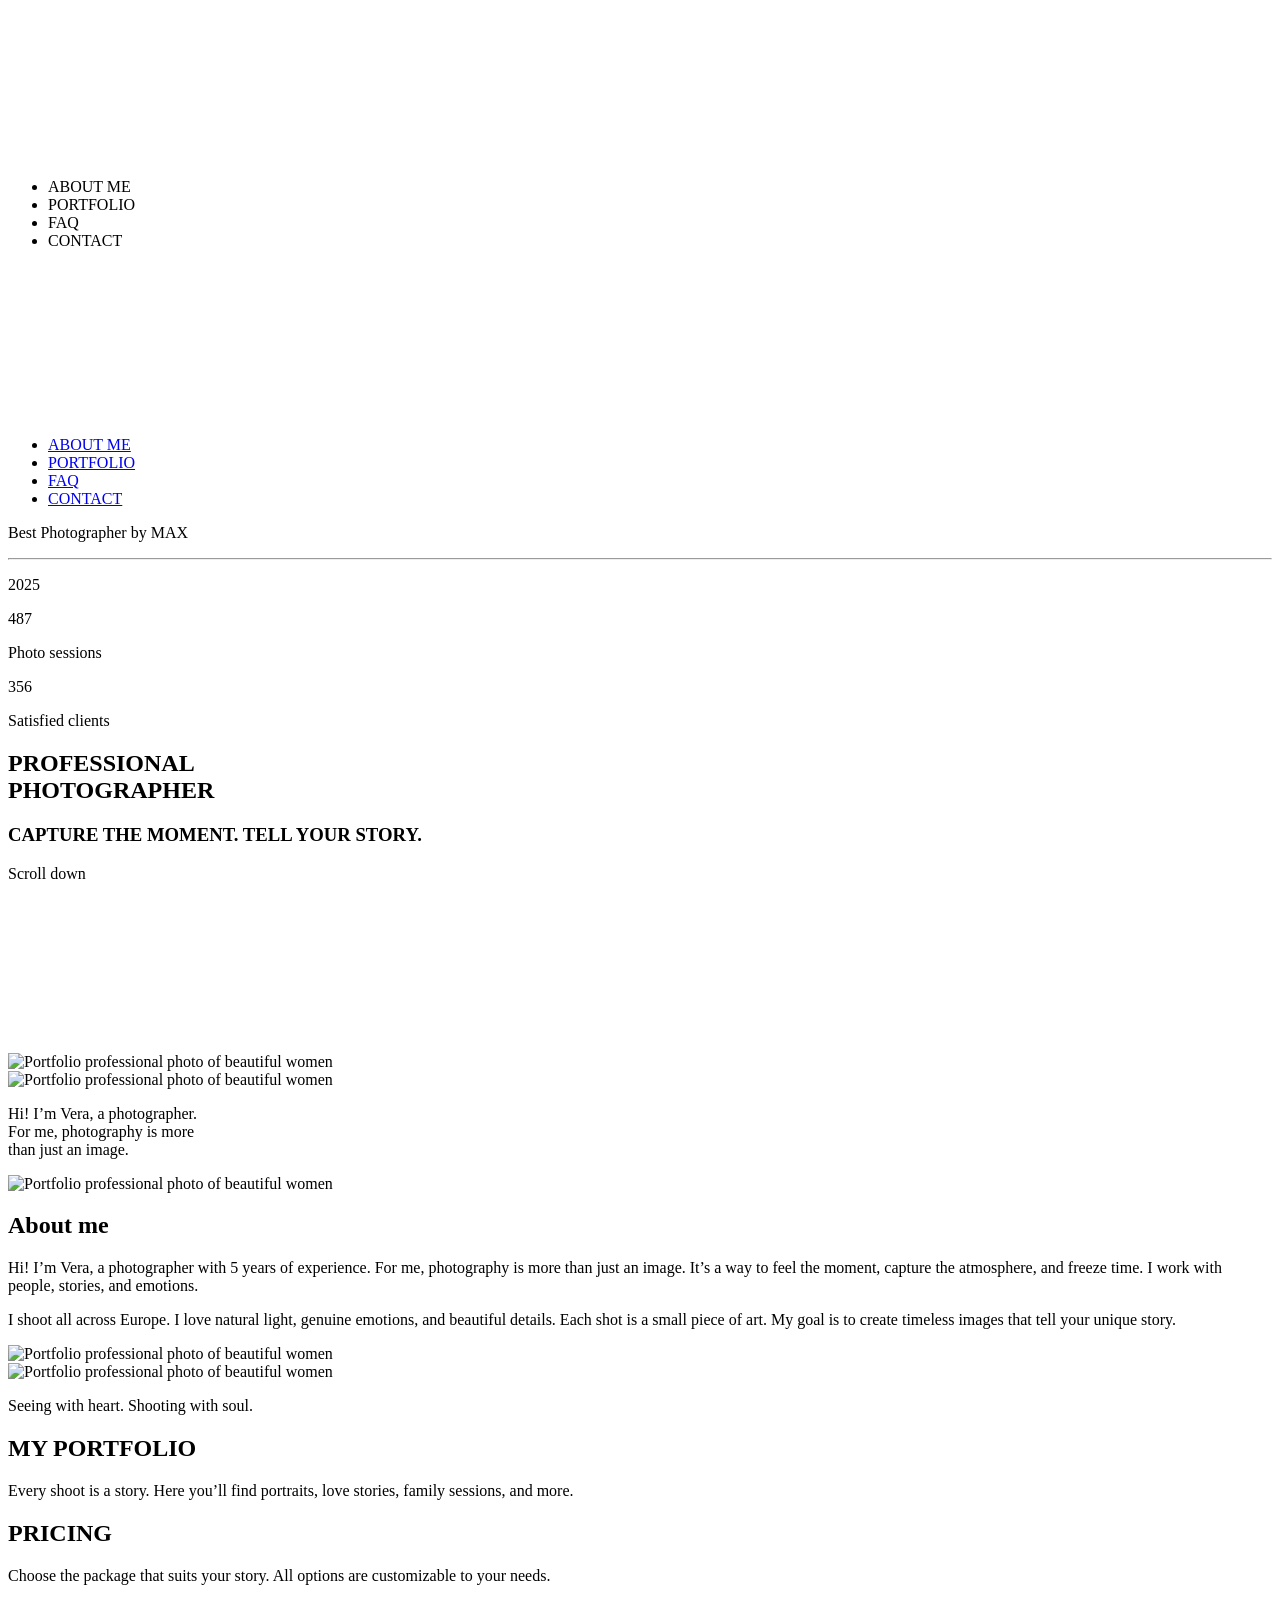
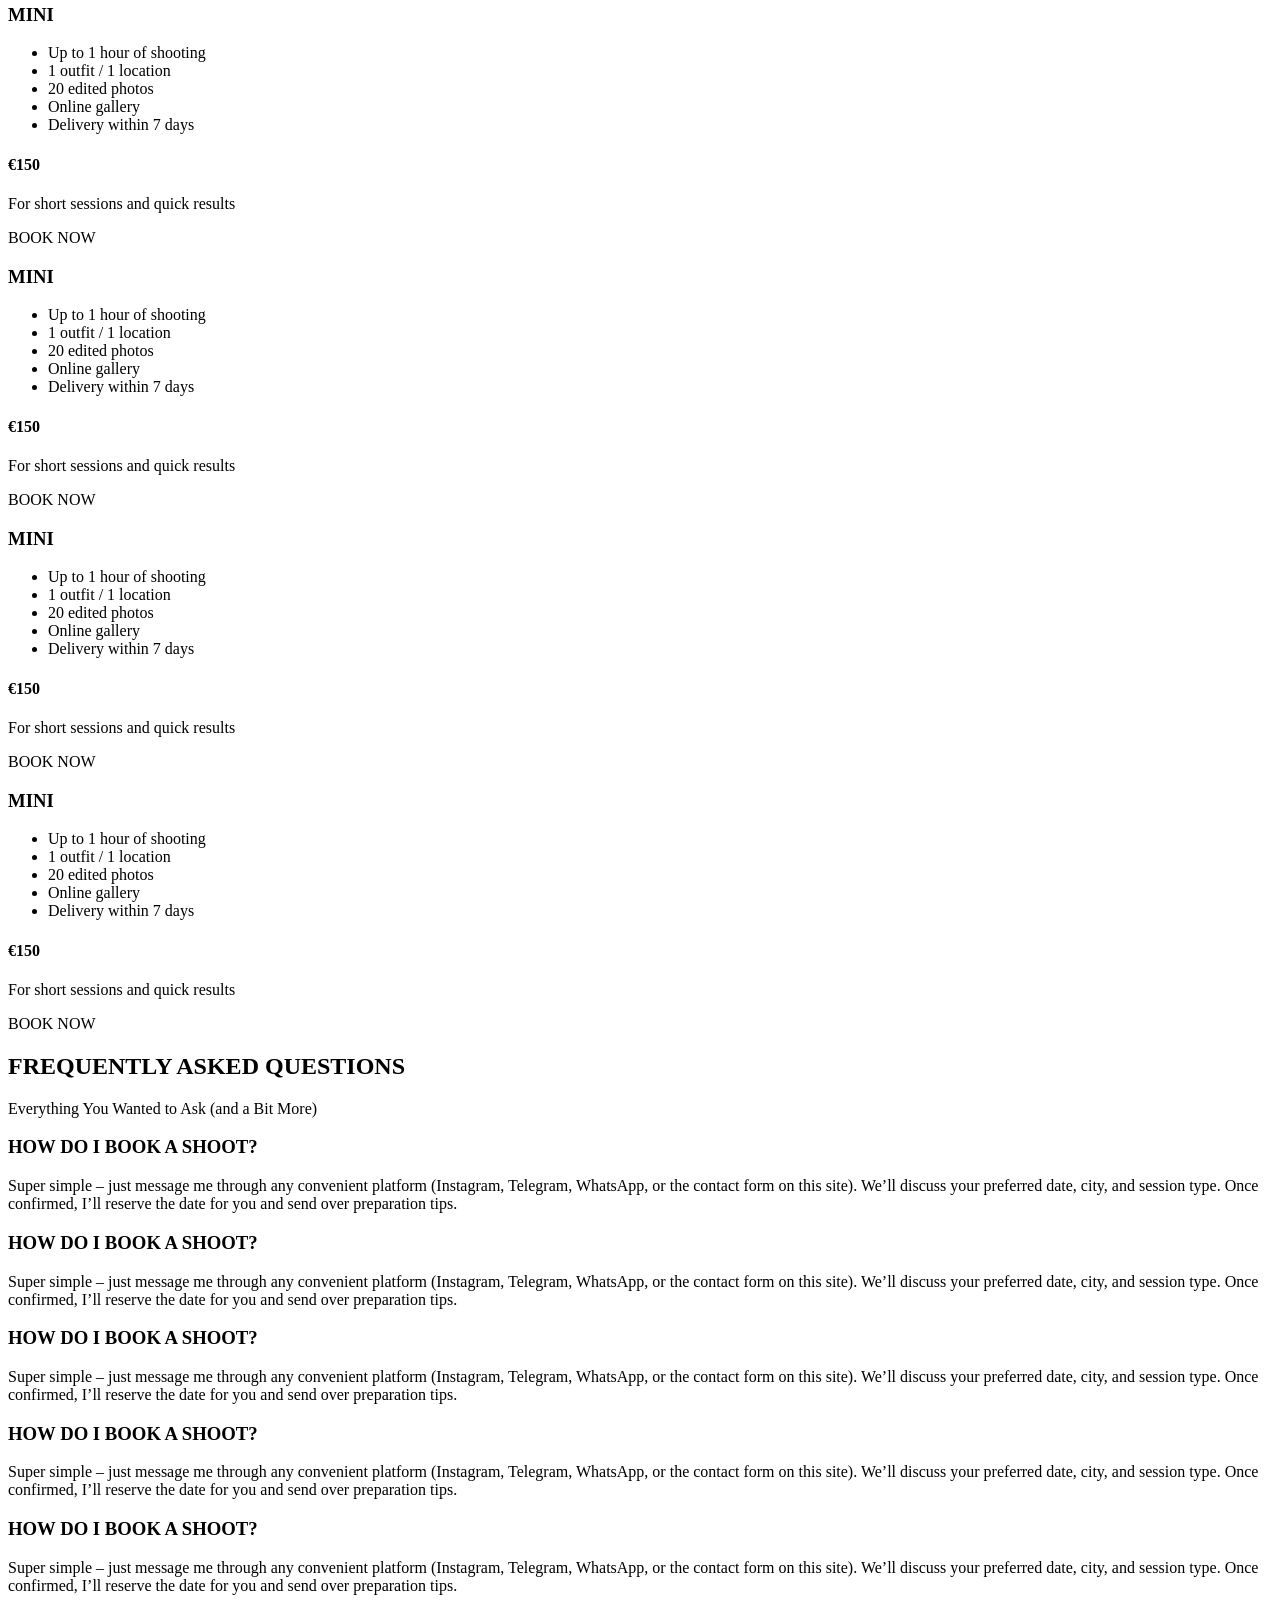
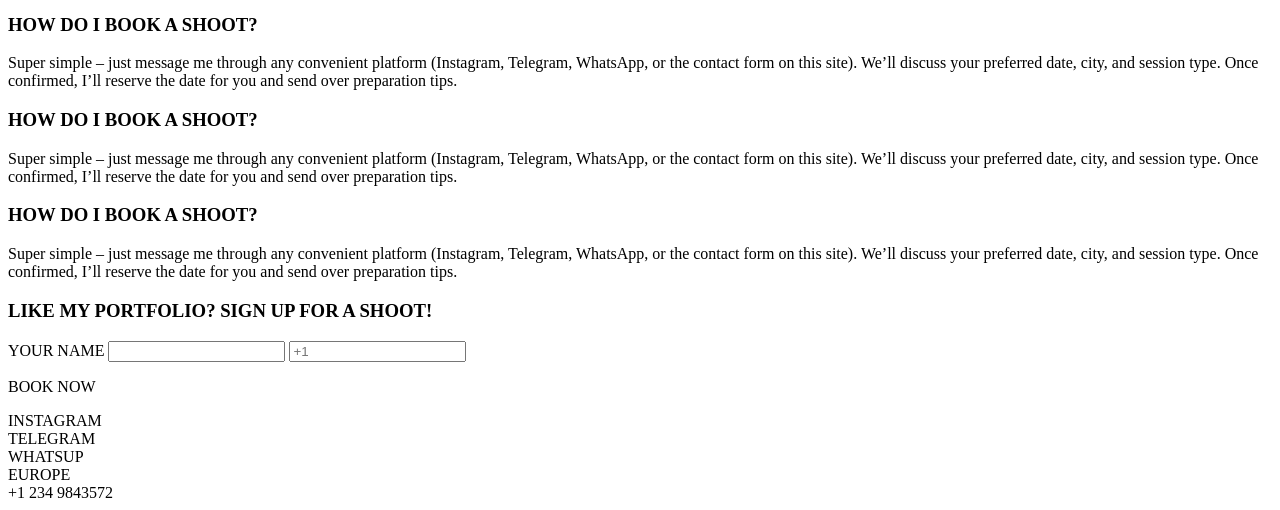
==== portfolio/index.html @ 8a9a753f "init: start portfolio tasks" ====
<!DOCTYPE html>
<html lang="en">
<head>
    <meta charset="UTF-8">
    <meta name="viewport" content="width=device-width,  user-scalable=no">
    <title>Portfolio</title>
    <link rel="preconnect" href="https://fonts.googleapis.com">
    <link rel="preconnect" href="https://fonts.gstatic.com" crossorigin>
    <link href="https://fonts.googleapis.com/css2?family=Oswald:wght@200..700&display=swap" rel="stylesheet">
    <link rel="stylesheet" href="assets/css/style.css">
</head>
<body>
<header>
    <div class="logo">
        <a href="index.html">
            <svg class="icon">
                <use href="assets/icons/sprite.svg#icon-home"></use>
            </svg>
        </a>
    </div>
    <div class="navigation">
        <ul class="menu">
            <li class="menu__item heading component"><a>ABOUT ME</a></li>
            <li class="menu__item heading component"><a>PORTFOLIO</a></li>
            <li class="menu__item heading component"><a>FAQ</a></li>
            <li class="menu__item heading component"><a>CONTACT</a></li>
        </ul>
        <div class="hamburger">
            <div class="hamburger__icon">
                <svg class="icon">
                    <use href="assets/icons/sprite.svg#icon-burger"></use>
                </svg>
            </div>
            <div class="hamburger__menu">
                <ul class="hamburger-menu">
                    <li class="hamburger-menu__item heading component"><a href="index.html">ABOUT ME</a></li>
                    <li class="hamburger-menu__item heading component"><a href="index.html">PORTFOLIO</a></li>
                    <li class="hamburger-menu__item heading component"><a href="index.html">FAQ</a></li>
                    <li class="hamburger-menu__item heading component"><a href="index.html">CONTACT</a></li>
                </ul>
            </div>
        </div>
    </div>
</header>
<section class="hero">
    <div class="container decoration">
        <p class="small-text">Best Photographer by MAX</p>
        <hr class="decoration__line">
        <p class="small-text">2025</p>
    </div>
    <div class="container hero__content">
        <div class="container_content column">
            <div class="container column hero__main">
                <div class="hero-list">
                    <div class="hero-list__item">
                        <p class="heading decoration-text plus"></p>
                        <div class="container column">
                            <p class="heading decoration-text">487</p>
                            <p>Photo sessions</p>
                        </div>
                    </div>
                    <div class="hero-list__item">
                        <p class="heading decoration-text plus"></p>
                        <div class="container column">
                            <p class="heading decoration-text">356</p>
                            <p>Satisfied clients</p>
                        </div>
                    </div>
                </div>
                <h1 class="heading">PROFESSIONAL<br>PHOTOGRAPHER</h1>
                <h3 class="heading">CAPTURE THE MOMENT. TELL YOUR STORY.</h3>
            </div>
            <div class="scroll_down">
                <p>Scroll down</p>
                <div class="scroll_down_img">
                    <svg class="icon__middle">
                        <use href="assets/icons/sprite.svg#arrow-down"></use>
                    </svg>
                </div>
            </div>
        </div>
        <div class="container column center hero__container removable">
            <div>
                <img src="assets/img/portfolio_photo.png" alt="Portfolio professional photo of beautiful women">
            </div>
        </div>
        <div class="container column space-between hero__container">
            <div>
                <img src="assets/img/portfolio_photo_black_white.png"
                     alt="Portfolio professional photo of beautiful women">
            </div>
            <p class="hero__description">
                Hi! I’m Vera, a photographer.<br>
                For me, photography is more<br>
                than just an image.
            </p>
        </div>
    </div>
</section>
<section class="about container">
    <div class="container column about-content">
        <div class="">
            <img src="assets/img/about_me_photo.png" alt="Portfolio professional photo of beautiful women"/>
        </div>
        <div class="about-content__description">
            <h2 class="heading">About me</h2>
            <p>
                Hi! I’m Vera, a photographer with 5 years of experience. For me, photography is more than just an image.
                It’s a way to feel the moment, capture the atmosphere, and freeze time. I work with people, stories, and
                emotions.
            </p>
        </div>
    </div>
    <div class="container column about-content">
        <div class="">
            <p>
                I shoot all across Europe. I love natural light, genuine emotions, and beautiful details. Each shot is a
                small piece of art. My goal is to create timeless images that tell your unique story.
            </p>
        </div>
        <div class="">
            <img src="assets/img/about_me_photo_picture.png" alt="Portfolio professional photo of beautiful women"/>
        </div>
    </div>
    <div class="container column about-content">
        <div class="">
            <img src="assets/img/about_me_photo_proff.png" alt="Portfolio professional photo of beautiful women"/>
        </div>
        <div class="">
            <p>
                Seeing with heart. Shooting with soul.
            </p>
        </div>

    </div>
</section>

<section class="portfolio">
    <div class="portfolio-container">
        <div class="portfolio-container__header">
            <h2 class="heading">MY PORTFOLIO</h2>
            <p class="">Every shoot is a story. Here you’ll find portraits, love stories, family sessions, and more.</p>
        </div>

        <div class="slider">
            <div class="slider__item"></div>
        </div>
    </div>


</section>

<section class="pricing">
    <div class="pricing-title">
        <h2 class="heading">PRICING</h2>
        <p class="">Choose the package that suits your story. All options are customizable to your needs.</p>
    </div>
    <div class="pricing-container">
        <div class="pricing-container__item price-card">
            <div class="price-card__container">
                <h3 class="price-card__title heading">MINI</h3>
                <ul class="price-card__list">
                    <li>Up to 1 hour of shooting</li>
                    <li>1 outfit / 1 location</li>
                    <li>20 edited photos</li>
                    <li>Online gallery</li>
                    <li>Delivery within 7 days</li>
                </ul>
                <h4 class="heading">€150</h4>
            </div>
            <div class="price-card__description">
                <p class="italic">For short sessions and quick results</p>
                <div class="pricing-card__button">
                    <a>BOOK NOW</a>
                </div>
            </div>
        </div>
        <div class="pricing-container__item price-card">
            <div class="price-card__container">
                <h3 class="price-card__title heading">MINI</h3>
                <ul class="price-card__list">
                    <li>Up to 1 hour of shooting</li>
                    <li>1 outfit / 1 location</li>
                    <li>20 edited photos</li>
                    <li>Online gallery</li>
                    <li>Delivery within 7 days</li>
                </ul>
                <h4 class="heading">€150</h4>
            </div>
            <div class="price-card__description">
                <p class="italic">For short sessions and quick results</p>
                <div class="pricing-card__button">
                    <a>BOOK NOW</a>
                </div>
            </div>
        </div>
        <div class="pricing-container__item price-card">
            <div class="price-card__container">
                <h3 class="price-card__title heading">MINI</h3>
                <ul class="price-card__list">
                    <li>Up to 1 hour of shooting</li>
                    <li>1 outfit / 1 location</li>
                    <li>20 edited photos</li>
                    <li>Online gallery</li>
                    <li>Delivery within 7 days</li>
                </ul>
                <h4 class="heading">€150</h4>
            </div>
            <div class="price-card__description">
                <p class="italic">For short sessions and quick results</p>
                <div class="pricing-card__button">
                    <a>BOOK NOW</a>
                </div>
            </div>
        </div>
        <div class="pricing-container__item price-card">
            <div class="price-card__container">
                <h3 class="price-card__title heading">MINI</h3>
                <ul class="price-card__list">
                    <li>Up to 1 hour of shooting</li>
                    <li>1 outfit / 1 location</li>
                    <li>20 edited photos</li>
                    <li>Online gallery</li>
                    <li>Delivery within 7 days</li>
                </ul>
                <h4 class="heading">€150</h4>
            </div>
            <div class="price-card__description">
                <p class="italic">For short sessions and quick results</p>
                <div class="pricing-card__button">
                    <a>BOOK NOW</a>
                </div>
            </div>
        </div>
    </div>
</section>

<section class="faq container">
    <div class="faq__item">
        <div class="faq-title">
            <h2 class="heading">FREQUENTLY ASKED QUESTIONS</h2>
            <p class="">Everything You Wanted to Ask (and a Bit More)</p>
        </div>
    </div>
    <div class="faq__item">
        <div class="accordion">
            <div class="accordion__title">
                <h3 class="heading">HOW DO I BOOK A SHOOT?</h3>
                <div class="accordion__icon icon__middle"></div>
            </div>
            <div class="accordion__body">
                <p>Super simple – just message me through any convenient platform (Instagram, Telegram, WhatsApp, or the
                    contact form on this site). We’ll discuss your preferred date, city, and session type. Once
                    confirmed, I’ll reserve the date for you and send over preparation tips.</p>
            </div>
        </div>
        <div class="accordion">
            <div class="accordion__title">
                <h3 class="heading">HOW DO I BOOK A SHOOT?</h3>
                <div class="accordion__icon icon__middle"></div>
            </div>
            <div class="accordion__body">
                <p>Super simple – just message me through any convenient platform (Instagram, Telegram, WhatsApp, or the
                    contact form on this site). We’ll discuss your preferred date, city, and session type. Once
                    confirmed, I’ll reserve the date for you and send over preparation tips.</p>
            </div>
        </div>
        <div class="accordion">
            <div class="accordion__title">
                <h3 class="heading">HOW DO I BOOK A SHOOT?</h3>
                <div class="accordion__icon icon__middle"></div>
            </div>
            <div class="accordion__body">
                <p>Super simple – just message me through any convenient platform (Instagram, Telegram, WhatsApp, or the
                    contact form on this site). We’ll discuss your preferred date, city, and session type. Once
                    confirmed, I’ll reserve the date for you and send over preparation tips.</p>
            </div>
        </div>
        <div class="accordion">
            <div class="accordion__title">
                <h3 class="heading">HOW DO I BOOK A SHOOT?</h3>
                <div class="accordion__icon icon__middle"></div>
            </div>
            <div class="accordion__body">
                <p>Super simple – just message me through any convenient platform (Instagram, Telegram, WhatsApp, or the
                    contact form on this site). We’ll discuss your preferred date, city, and session type. Once
                    confirmed, I’ll reserve the date for you and send over preparation tips.</p>
            </div>
        </div>
        <div class="accordion">
            <div class="accordion__title">
                <h3 class="heading">HOW DO I BOOK A SHOOT?</h3>
                <div class="accordion__icon icon__middle"></div>
            </div>
            <div class="accordion__body">
                <p>Super simple – just message me through any convenient platform (Instagram, Telegram, WhatsApp, or the
                    contact form on this site). We’ll discuss your preferred date, city, and session type. Once
                    confirmed, I’ll reserve the date for you and send over preparation tips.</p>
            </div>
        </div>
        <div class="accordion">
            <div class="accordion__title">
                <h3 class="heading">HOW DO I BOOK A SHOOT?</h3>
                <div class="accordion__icon icon__middle"></div>
            </div>
            <div class="accordion__body">
                <p>Super simple – just message me through any convenient platform (Instagram, Telegram, WhatsApp, or the
                    contact form on this site). We’ll discuss your preferred date, city, and session type. Once
                    confirmed, I’ll reserve the date for you and send over preparation tips.</p>
            </div>
        </div>
        <div class="accordion">
            <div class="accordion__title">
                <h3 class="heading">HOW DO I BOOK A SHOOT?</h3>
                <div class="accordion__icon icon__middle"></div>
            </div>
            <div class="accordion__body">
                <p>Super simple – just message me through any convenient platform (Instagram, Telegram, WhatsApp, or the
                    contact form on this site). We’ll discuss your preferred date, city, and session type. Once
                    confirmed, I’ll reserve the date for you and send over preparation tips.</p>
            </div>
        </div>
        <div class="accordion">
            <div class="accordion__title">
                <h3 class="heading">HOW DO I BOOK A SHOOT?</h3>
                <div class="accordion__icon icon__middle"></div>
            </div>
            <div class="accordion__body">
                <p>Super simple – just message me through any convenient platform (Instagram, Telegram, WhatsApp, or the
                    contact form on this site). We’ll discuss your preferred date, city, and session type. Once
                    confirmed, I’ll reserve the date for you and send over preparation tips.</p>
            </div>
        </div>
    </div>
</section>
<footer>
    <div class="contact">
        <h3 class="heading">LIKE MY PORTFOLIO? SIGN UP FOR A SHOOT!</h3>
        <div class="contact-form">
            <label class="component placeholder">
                YOUR NAME
                <input type="text" placeholder="">
            </label>
            <label>
                <input type="email" placeholder="+1">
            </label>
            <div class="button">
                <p>BOOK NOW</p>
            </div>
        </div>
    </div>
    <div class="links container">
        <div class="links__item"><a class="heading component">INSTAGRAM</a></div>
        <div class="links__item"><a class="heading component">TELEGRAM</a></div>
        <div class="links__item"><a class="heading component">WHATSUP</a></div>
        <div class="links__item"><a class="heading component">EUROPE</a></div>
        <div class="links__item"><a class="heading component">+1 234 9843572</a></div>
    </div>
</footer>
<script src="assets/js/script.js"></script>
</body>
</html>
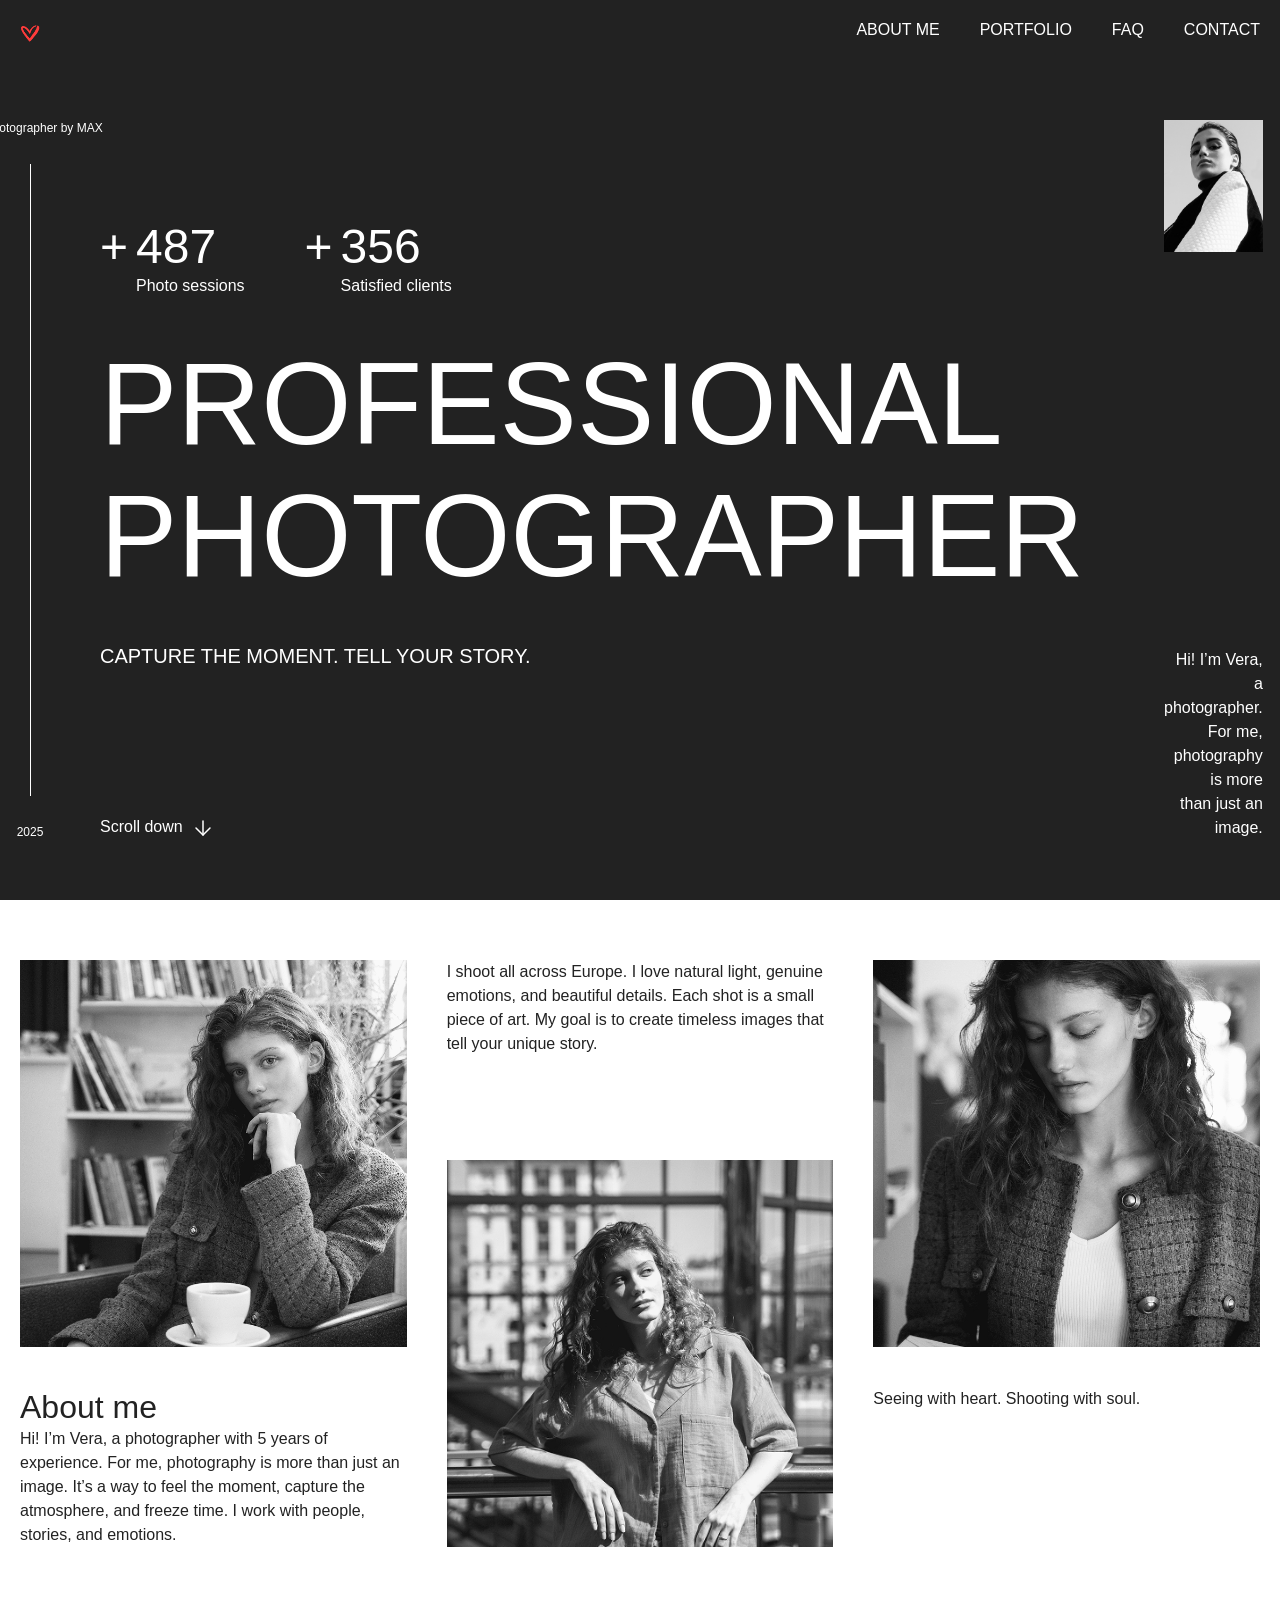
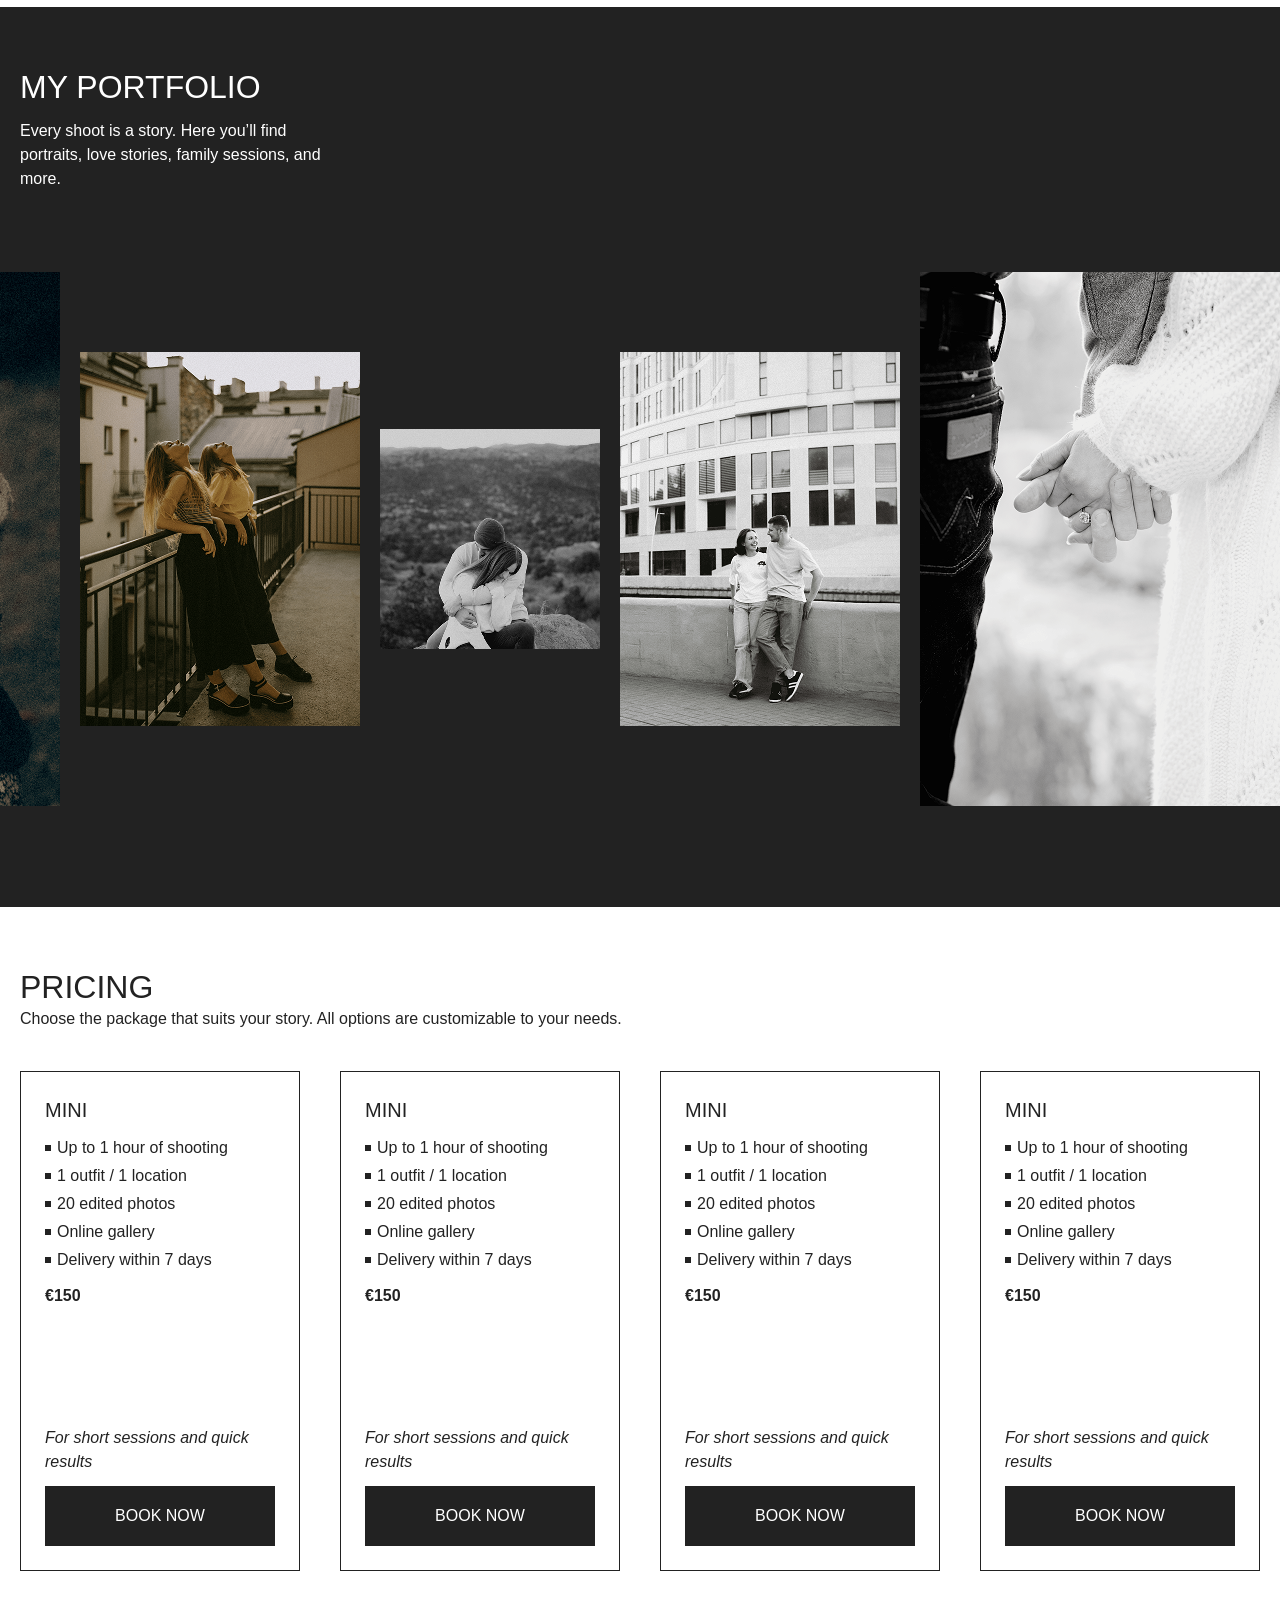
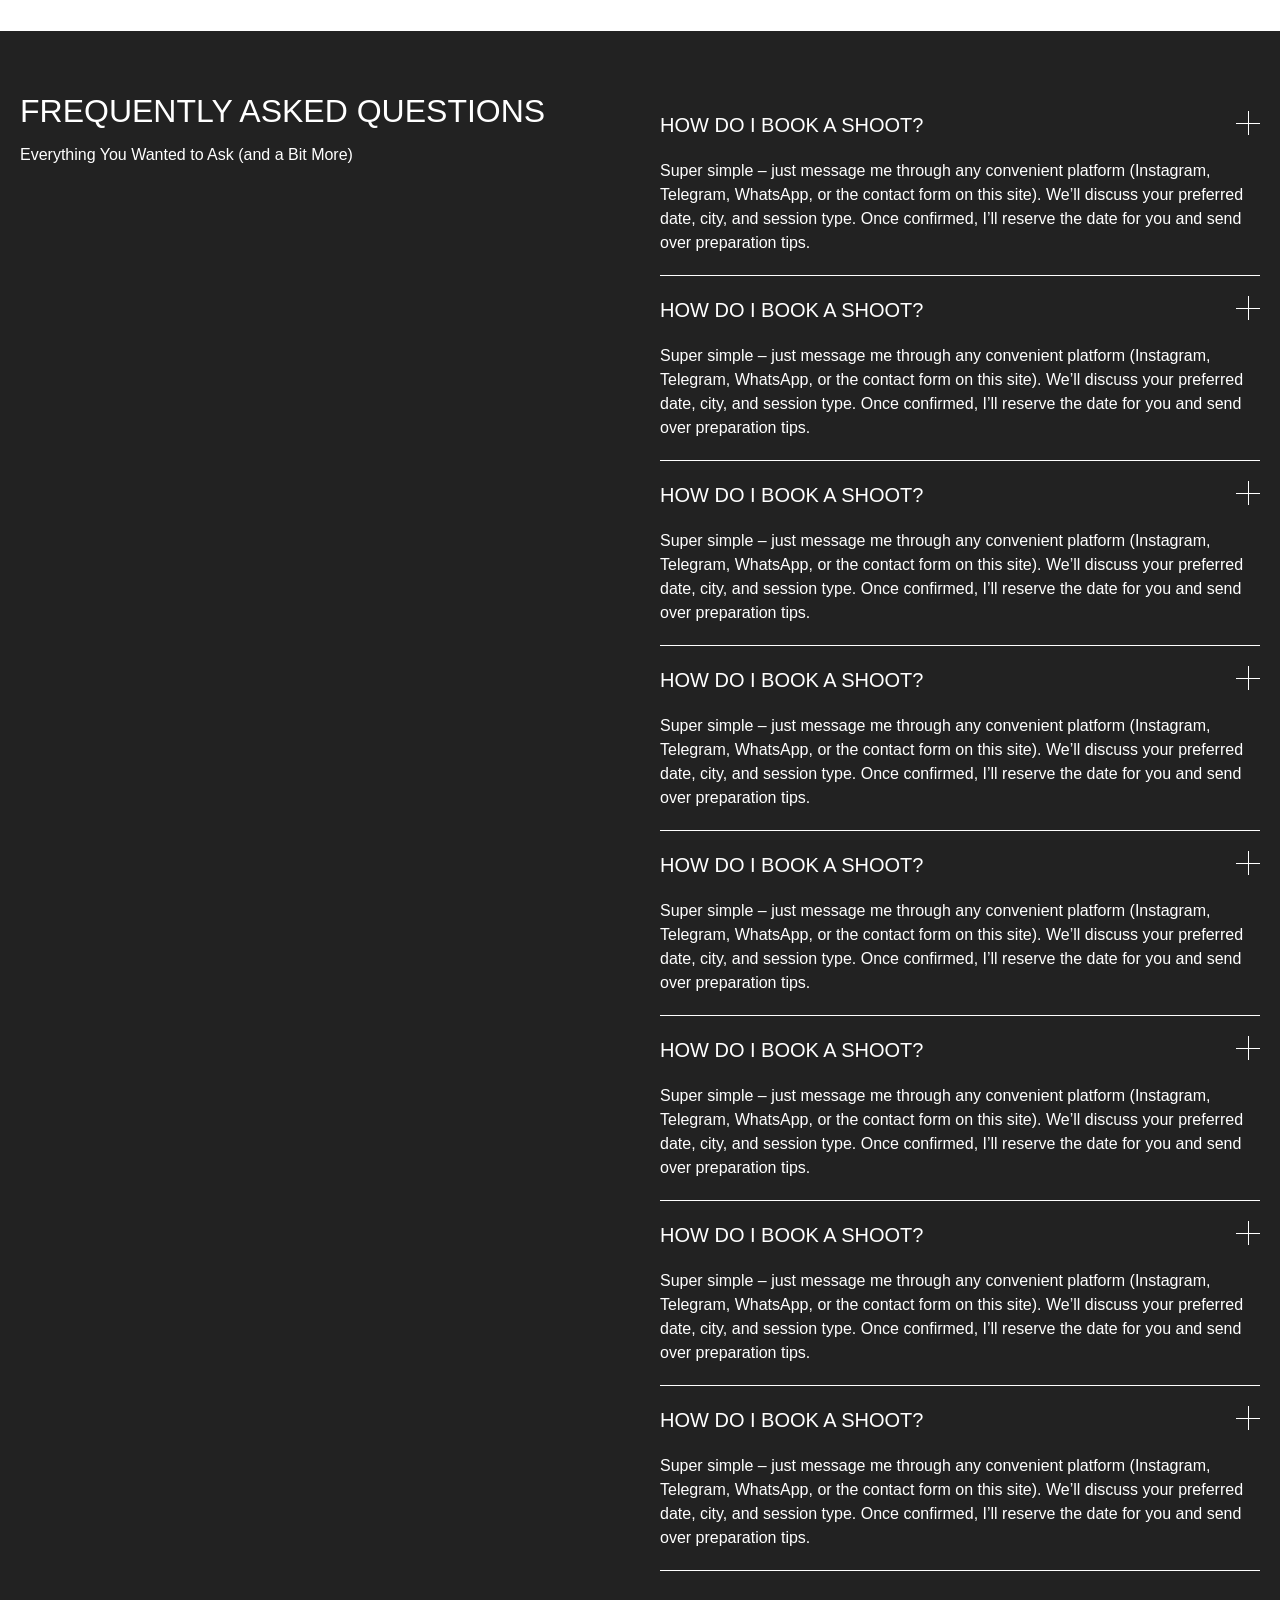
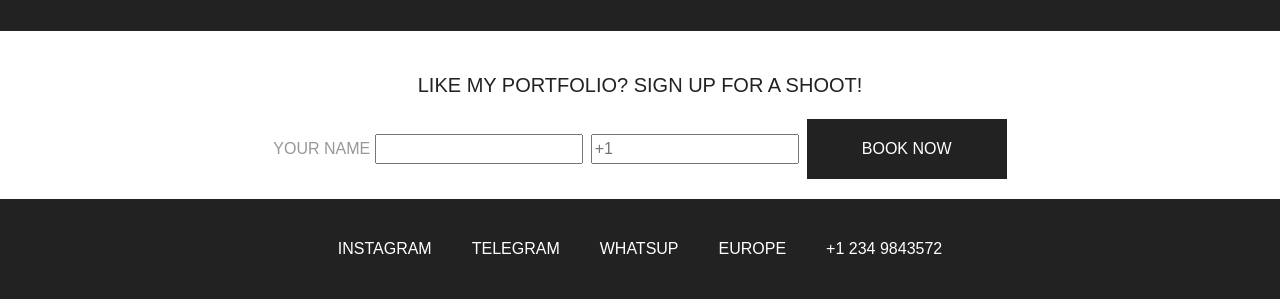
==== commit 499385ab: "feat: add content for slider" ====
--- a/portfolio/index.html
+++ b/portfolio/index.html
@@ -20,10 +20,10 @@
     </div>
     <div class="navigation">
         <ul class="menu">
-            <li class="menu__item heading component"><a>ABOUT ME</a></li>
-            <li class="menu__item heading component"><a>PORTFOLIO</a></li>
-            <li class="menu__item heading component"><a>FAQ</a></li>
-            <li class="menu__item heading component"><a>CONTACT</a></li>
+            <li class="menu__item heading component"><a href="#about">ABOUT ME</a></li>
+            <li class="menu__item heading component"><a href="#portfolio">PORTFOLIO</a></li>
+            <li class="menu__item heading component"><a href="#faq">FAQ</a></li>
+            <li class="menu__item heading component"><a href="#contact">CONTACT</a></li>
         </ul>
         <div class="hamburger">
             <div class="hamburger__icon">
@@ -33,16 +33,16 @@
             </div>
             <div class="hamburger__menu">
                 <ul class="hamburger-menu">
-                    <li class="hamburger-menu__item heading component"><a href="index.html">ABOUT ME</a></li>
-                    <li class="hamburger-menu__item heading component"><a href="index.html">PORTFOLIO</a></li>
-                    <li class="hamburger-menu__item heading component"><a href="index.html">FAQ</a></li>
-                    <li class="hamburger-menu__item heading component"><a href="index.html">CONTACT</a></li>
+                    <li class="hamburger-menu__item heading component"><a href="#about">ABOUT ME</a></li>
+                    <li class="hamburger-menu__item heading component"><a href="#portfolio">PORTFOLIO</a></li>
+                    <li class="hamburger-menu__item heading component"><a href="#faq">FAQ</a></li>
+                    <li class="hamburger-menu__item heading component"><a href="#contact">CONTACT</a></li>
                 </ul>
             </div>
         </div>
     </div>
 </header>
-<section class="hero">
+<section id="hero" class="hero">
     <div class="container decoration">
         <p class="small-text">Best Photographer by MAX</p>
         <hr class="decoration__line">
@@ -97,7 +97,7 @@
         </div>
     </div>
 </section>
-<section class="about container">
+<section id="about" class="about">
     <div class="container column about-content">
         <div class="">
             <img src="assets/img/about_me_photo.png" alt="Portfolio professional photo of beautiful women"/>
@@ -118,7 +118,7 @@
                 small piece of art. My goal is to create timeless images that tell your unique story.
             </p>
         </div>
-        <div class="">
+        <div class="about-content__preimage">
             <img src="assets/img/about_me_photo_picture.png" alt="Portfolio professional photo of beautiful women"/>
         </div>
     </div>
@@ -135,22 +135,32 @@
     </div>
 </section>
 
-<section class="portfolio">
+<section id="portfolio" class="portfolio">
     <div class="portfolio-container">
         <div class="portfolio-container__header">
             <h2 class="heading">MY PORTFOLIO</h2>
             <p class="">Every shoot is a story. Here you’ll find portraits, love stories, family sessions, and more.</p>
         </div>
-
         <div class="slider">
-            <div class="slider__item"></div>
-        </div>
-    </div>
-
-
-</section>
-
-<section class="pricing">
+            <div class="slider__item"><img src="assets/img/portfolio_beautiful_sunshine.png" alt="Portfolio photo"/></div>
+            <div class="slider__item"><img src="assets/img/portfolio_beautiful_couple_lovers.png" alt="Portfolio photo"/></div>
+            <div class="slider__item"><img src="assets/img/portfolio_shooting_nature_mountains.png" alt="Portfolio photo"/></div>
+            <div class="slider__item"><img src="assets/img/portfolio_beautiful_couple_lovers_photo.png" alt="Portfolio photo"/></div>
+            <div class="slider__item"><img src="assets/img/portfolio_photo_girls_fashion_sepia.png" alt="Portfolio photo"/></div>
+            <div class="slider__item"><img src="assets/img/portfolio_beautiful_couple_lovers_wb.png" alt="Portfolio photo"/></div>
+            <div class="slider__item"><img src="assets/img/portfolio_beautiful_couple_wb.png" alt="Portfolio photo"/></div>
+            <div class="slider__item"><img src="assets/img/portfolio_photo_wedding_black_white.png" alt="Portfolio photo"/></div>
+            <div class="slider__item"><img src="assets/img/portfolio_shooting_couples_lovers_original.png" alt="Portfolio photo"/></div>
+            <div class="slider__item"><img src="assets/img/portfolio_photo_couples_wb_10.png" alt="Portfolio photo"/></div>
+            <div class="slider__item"><img src="assets/img/portfolio_shooting_couples_11.png" alt="Portfolio photo"/></div>
+            <div class="slider__item"><img src="assets/img/portfolio_shooting_couples_12.png" alt="Portfolio photo"/></div>
+        </div>
+    </div>
+
+
+</section>
+
+<section id="pricing" class="pricing">
     <div class="pricing-title">
         <h2 class="heading">PRICING</h2>
         <p class="">Choose the package that suits your story. All options are customizable to your needs.</p>
@@ -235,7 +245,7 @@
     </div>
 </section>
 
-<section class="faq container">
+<section id="faq" class="faq container">
     <div class="faq__item">
         <div class="faq-title">
             <h2 class="heading">FREQUENTLY ASKED QUESTIONS</h2>
@@ -334,7 +344,7 @@
     </div>
 </section>
 <footer>
-    <div class="contact">
+    <div id="contact" class="contact">
         <h3 class="heading">LIKE MY PORTFOLIO? SIGN UP FOR A SHOOT!</h3>
         <div class="contact-form">
             <label class="component placeholder">
--- a/portfolio/assets/css/style.css
+++ b/portfolio/assets/css/style.css
@@ -0,0 +1,937 @@
+/* Modern CSS Reset */
+*, *::before, *::after {
+    box-sizing: border-box;
+}
+
+body, h1, h2, h3, h4, p, figure, blockquote, dl, dd {
+    margin: 0;
+
+}
+
+ul, ol {
+    list-style: none;
+    margin: 0;
+    padding: 0;
+}
+
+li {
+    list-style: none;
+}
+
+html:focus-within {
+    scroll-behavior: smooth;
+}
+
+body {
+    min-height: 100vh;
+    text-rendering: optimizeSpeed;
+    line-height: 1.5;
+    font-family: var(--font-body), sans-serif;
+    cursor: default;
+}
+
+a:not([class]) {
+    text-decoration-skip-ink: auto;
+}
+
+img, picture {
+    max-width: 100%;
+    display: block;
+}
+
+input, button, textarea, select {
+    font: inherit;
+}
+
+:root {
+    --font-heading: 'Oswald';
+    --font-body: 'Mulish';
+
+    --primary-color: #222222;
+    --placeholder-color: #989898;
+    --primary-color-light: #ffff;
+    --primary-text-color: #ffff;
+    --secondary-color: #FF3C3C;
+    --radius: 8px;
+}
+
+
+html {
+    background-color: var(--primary-color);
+    color: var(--primary-text-color);
+    font-size: 1em;
+    line-height: 1.4;
+}
+
+::-moz-selection {
+    background: #b3d4fc;
+    text-shadow: none;
+}
+
+::selection {
+    background: #b3d4fc;
+    text-shadow: none;
+}
+
+hr {
+    display: block;
+    height: 1px;
+    border: 0;
+    border-top: 1px solid #ccc;
+    margin: 1em 0;
+    padding: 0;
+}
+
+/*
+ * Remove the gap between audio, canvas, iframes,
+ * images, videos and the bottom of their containers:
+ * https://github.com/h5bp/html5-boilerplate/issues/440
+ */
+
+audio,
+canvas,
+iframe,
+img,
+svg,
+video {
+    vertical-align: middle;
+}
+
+/*
+ * Remove default fieldset styles.
+ */
+
+fieldset {
+    border: 0;
+    margin: 0;
+    padding: 0;
+}
+
+/*
+ * Allow only vertical resizing of textareas.
+ */
+
+textarea {
+    resize: vertical;
+}
+
+a {
+    color: inherit; /* берём цвет от родителя */
+    text-decoration: none; /* убираем подчёркивание */
+    cursor: pointer; /* курсор «рука» */
+}
+
+a,
+a:link,
+a:visited,
+a:hover,
+a:active {
+    color: inherit;
+    text-decoration: none;
+}
+
+body {
+    scrollbar-width: none; /* Firefox */
+    -ms-overflow-style: none; /* IE 10+ */
+}
+
+/* хром, сафари */
+::-webkit-scrollbar {
+    width: 0;
+}
+
+/* ie 10+ */
+body {
+    -ms-overflow-style: none;
+}
+
+
+/* ==========================================================================
+   Author's custom styles
+   ========================================================================== */
+.heading {
+    font-family: var(--font-heading), sans-serif;
+    font-optical-sizing: auto;
+    font-weight: normal;
+    font-style: normal;
+}
+
+h1.heading {
+    font-size: 116px;
+    line-height: 132px;
+    font-weight: lighter;
+}
+
+h2.heading {
+    font-size: 32px;
+    line-height: 40px;
+}
+
+h3.heading {
+    font-size: 20px;
+    line-height: 28px;
+}
+
+.component, h4.heading {
+    font-size: 16px;
+    line-height: 24px;
+}
+
+h4.heading {
+    font-weight: bolder;
+}
+
+.small-text {
+    font-size: 12px;
+    line-height: 16px;
+}
+
+.italic {
+    font-style: italic;
+}
+
+.decoration-text {
+    font-size: 48px;
+    line-height: 54px;
+    font-weight: lighter;
+}
+
+p {
+    font-family: var(--font-body), sans-serif;
+    font-optical-sizing: auto;
+    font-weight: normal;
+    font-style: normal;
+}
+
+
+header {
+    display: flex;
+    flex-wrap: nowrap;
+
+    width: 100%;
+    height: 60px;
+}
+
+.navigation {
+    display: flex;
+    flex: 1;
+    justify-content: end;
+}
+
+.menu {
+    display: flex;
+}
+
+.hamburger {
+    display: none;
+}
+
+.hamburger .icon {
+    width: 60px;
+    height: 60px;
+    fill: white;
+}
+
+.menu__item {
+    display: flex;
+    align-items: center;
+    padding-inline: 20px;
+    text-align: center;
+}
+
+.menu__item a {
+    text-decoration: none;
+    font-family: var(--primary-text-color), sans-serif;
+    line-height: 24px;
+    display: block;
+    text-align: center;
+
+}
+
+.menu__item a:hover {
+    color: var(--secondary-color);
+}
+
+.container {
+    display: flex;
+}
+
+.container .column {
+    flex-direction: column;
+}
+
+.container_content {
+    display: flex;
+    flex: 1 0 auto;
+    padding: 160px 0 60px 0;
+}
+
+.logo {
+    padding: 20px;
+}
+
+.icon {
+    width: 20px;
+    height: 20px;
+    fill: var(--secondary-color);
+    vertical-align: middle;
+    /*transition: fill 0.2s;*/
+}
+
+.icon__middle {
+    width: 24px;
+    height: 24px;
+    vertical-align: middle;
+    fill: var(--primary-text-color);
+}
+
+.icon__big {
+    width: 48px;
+    height: 48px;
+}
+
+.hero {
+    display: flex;
+    gap: 20px;
+    width: 100%;
+    height: calc(100vh - 60px)
+}
+
+.hero__content {
+    width: 100%;
+    gap: 40px;
+    padding-inline: 20px;
+}
+
+.hero__container {
+    padding-block: 60px;
+    align-items: end;
+    gap: 60px;
+}
+
+.hero__main {
+    flex: 1 0 auto;
+    gap: 40px;
+}
+
+.container.column.center {
+    align-self: center;
+}
+
+.space-between {
+    justify-content: space-between;
+}
+
+.hero-list {
+    display: flex;
+    gap: 60px;
+}
+
+.hero-list__item {
+    display: flex;
+}
+
+.scroll_down {
+    /*position: fixed;*/
+    display: flex;
+    justify-self: end;
+    gap: 8px;
+}
+
+.plus::before {
+    content: "+";
+    display: inline-block;
+    padding-right: 8px;
+}
+
+.hero__description {
+    align-self: end;
+    text-align: end;
+}
+
+.decoration {
+    flex-flow: column;
+    width: 60px;
+    gap: 12px;
+    align-items: center;
+    padding-block: 60px;
+    padding-inline: 20px;
+}
+
+.decoration hr {
+    display: block;
+    background-color: white;
+    flex: 1;
+    height: 100%;
+    border: 0;
+    padding: 0;
+    width: 1px;
+}
+
+.decoration > * {
+    writing-mode: sideways-lr;
+    text-orientation: upright;
+    text-align: end;
+    text-wrap: nowrap;
+}
+
+.about {
+    display: flex;
+    background-color: var(--primary-color-light);
+    color: var(--primary-color);
+    gap: 40px;
+    padding: 60px 20px;
+}
+
+.about-content {
+    flex: 1;
+    display: flex;
+    flex-direction: column;
+    gap: 40px;
+}
+
+.about-content > * {
+    flex: 1;
+}
+
+.about-content__description {
+    gap: 12px;
+}
+
+.portfolio {
+    height: 100dvh;
+}
+
+.portfolio-container {
+    display: flex;
+    flex-direction: column;
+    width: 100%;
+    height: 100%;
+    padding: 60px 20px;
+    gap: 40px;
+}
+
+.portfolio-container__header {
+    display: flex;
+    flex-direction: column;
+    width: 25%;
+    gap: 12px;
+}
+
+.slider {
+    display: flex;
+    flex: 1;
+    position: relative;
+    flex-wrap: nowrap;
+    justify-content: center;
+    align-items: center;
+    gap: 20px;
+}
+
+.slider__item{
+    flex: 0 0 auto;
+}
+
+.pricing {
+    display: flex;
+    flex-direction: column;
+    gap: 40px;
+    background-color: var(--primary-color-light);
+    color: var(--primary-color);
+    padding: 60px 20px;
+}
+
+.pricing-container {
+    display: flex;
+    gap: 40px;
+}
+
+.pricing-container__item {
+    flex: 1;
+}
+
+.pricing-title {
+    gap: 12px;
+}
+
+.price-card {
+    display: flex;
+    flex-direction: column;
+    justify-content: space-between;
+    min-width: 250px;
+    min-height: 500px;
+    padding: 24px;
+    border: var(--primary-color) 1px solid;
+}
+
+.price-card:hover{
+    border: var(--secondary-color) 1px solid;
+}
+
+.price-card:hover .pricing-card__button {
+    background-color: var(--secondary-color);
+    color: var(--primary-color);
+}
+
+.price-card__container {
+    display: flex;
+    flex-direction: column;
+    gap: 12px;
+}
+
+.price-card__list {
+    display: flex;
+    flex-direction: column;
+    gap: 4px;
+}
+
+.price-card__list li {
+    display: flex;
+    align-items: center;
+    gap: 6px;
+}
+
+.price-card__list li::before {
+    content: " ";
+    display: inline-block;
+    width: 6px;
+    height: 6px;
+    background-color: var(--primary-color);
+}
+
+.price-card__description {
+    display: flex;
+    flex-direction: column;
+    gap: 12px;
+}
+
+.pricing-card__button,
+.button {
+    height: 60px;
+    background-color: var(--primary-color);
+    color: var(--primary-text-color);
+    display: flex;
+    align-items: center;
+    justify-content: center;
+}
+
+.pricing-card__button:hover,
+.button:hover {
+    background-color: var(--secondary-color);
+    content: var(--primary-color);
+}
+
+.faq {
+    display: flex;
+    min-height: 700px;
+    padding: 60px 20px;
+    gap: 40px;
+    align-items: stretch;
+    justify-content: flex-start;
+}
+
+.faq__item {
+    flex: 1;
+
+}
+
+.faq-title {
+    position: -webkit-sticky;
+    position: sticky;
+    top: 60px;
+    display: flex;
+    flex-direction: column;
+    gap: 12px;
+}
+
+.accordion {
+    position: relative;
+}
+.accordion__title:hover{
+    color: var(--secondary-color);
+}
+.accordion__title:hover  .accordion__icon::after,
+.accordion__title:hover  .accordion__icon::before {
+    background-color: var(--secondary-color);
+}
+
+.accordion::after {
+    content: "";
+    display: block;
+    width: 100%;
+    height: 1px;
+    background-color: var(--primary-color-light);
+}
+
+.accordion__title {
+    display: flex;
+    width: 100%;
+    padding: 20px 0;
+}
+
+.accordion__title > :first-child {
+    flex: 1;
+}
+
+.accordion__icon {
+    position: relative;
+    display: flex;
+    align-items: center;
+    justify-content: center;
+}
+
+.accordion__icon::before, .accordion__icon::after {
+    content: "";
+    position: absolute;
+    background-color: var(--primary-text-color);
+}
+
+.accordion__icon::before {
+    top: 50%;
+    left: 0;
+    width: 100%;
+    height: 1px;
+}
+
+.accordion__icon:focus-within .accordion__icon::after {
+    background-color: var(--secondary-color);
+}
+
+.accordion__icon::after {
+    top: 0;
+    left: 50%;
+    width: 1px;
+    height: 100%;
+}
+
+.accordion__body {
+    padding: 0 0 20px 0;
+}
+
+
+.placeholder{
+    color: var(--placeholder-color);
+}
+
+.contact {
+    display: flex;
+    flex-direction: column;
+    justify-content: center;
+    align-items: center;
+    background: var(--primary-color-light);
+    color: var(--primary-color);
+    padding: 40px 0 0 0;
+}
+.contact-form{
+    display: flex;
+    align-items: center;
+    justify-content: center;
+    padding:  20px 0;
+    gap: 8px;
+}
+.button{
+    width: 200px;
+}
+.links {
+    padding: 20px;
+    align-items: center;
+    justify-content: center;
+    display: flex;
+}
+.links__item{
+    height: 60px;
+    padding: 0 20px;
+    display: flex;
+    align-items: center;
+    justify-content: center;
+}
+.links__item a:hover{
+    color: var(--secondary-color);
+}
+@media (max-width: 768px) {
+    h1.heading {
+        font-size: 68px;
+        line-height: 80px;
+    }
+
+    .menu {
+        display: none;
+    }
+
+    .hero__content {
+        gap: 20px;
+    }
+
+    .removable {
+        display: none;
+    }
+
+    .hamburger {
+        display: block;
+        cursor: pointer;
+    }
+
+    .hamburger:hover .hamburger__menu,
+    .hamburger:focus-within .hamburger__menu,
+    .navigation:focus-within .hamburger__menu,
+    .hamburger__menu:focus {
+        display: inline-block;
+    }
+
+    .hamburger__menu {
+        position: absolute;
+        display: none;
+        top: 60px;
+        left: 0;
+        width: 100%;
+        height: calc(100dvh - 60px);
+        background-color: var(--primary-color);
+    }
+
+    .hamburger-menu__item a:hover,
+    .hamburger-menu__item a:focus-within,
+    .hamburger-menu__item a:focus {
+        color: var(--secondary-color);
+    }
+
+    .hamburger-menu {
+        display: flex;
+        flex-flow: column;
+        align-items: center;
+        justify-content: center;
+        gap: 40px;
+        width: 100%;
+        height: 100%;
+    }
+
+    .hamburger-menu__item {
+        display: flex;
+        align-items: center;
+        height: 60px;
+        width: 100%;
+        text-align: center;
+        padding: 0 20px;
+    }
+
+    .hamburger-menu__item a {
+
+        display: flex;
+        align-items: center;
+        justify-content: center;
+        text-align: center;
+        width: 100%;
+        height: 100%;
+    }
+
+    .about{
+        flex-direction: column;
+    }
+
+    .about-content{
+        flex-direction: column;
+        align-items: stretch;
+    }
+
+    .about-content__preimage{
+        display: none;
+    }
+
+    .pricing-container{
+        flex-wrap: wrap;
+    }
+    .pricing-container__item{
+        flex: 0.5 0 auto;
+    }
+
+    .faq{
+        flex-direction: column;
+    }
+    .contact-form{
+        flex-direction: column;
+    }
+}
+
+@media (max-width: 380px) {
+    .decoration, .scroll_down {
+        display: none;
+    }
+
+    .container {
+        flex-direction: column;
+    }
+
+    .container_content {
+        padding: 60px 0 0 0;
+    }
+
+    h1.heading {
+        font-size: 54px;
+        line-height: 60px;
+    }
+
+    .pricing-container__item{
+        flex: 0 0 100%;
+    }
+}
+
+/* ==========================================================================
+   Helper classes
+   ========================================================================== */
+
+
+/*
+ * Hide visually and from screen readers
+ */
+
+.hidden,
+[hidden] {
+    display: none !important;
+}
+
+/*
+ * Hide only visually, but have it available for screen readers:
+ * https://snook.ca/archives/html_and_css/hiding-content-for-accessibility
+ *
+ * 1. For long content, line feeds are not interpreted as spaces and small width
+ *    causes content to wrap 1 word per line:
+ *    https://medium.com/@jessebeach/beware-smushed-off-screen-accessible-text-5952a4c2cbfe
+ */
+
+.visually-hidden {
+    border: 0;
+    clip: rect(0, 0, 0, 0);
+    height: 1px;
+    margin: -1px;
+    overflow: hidden;
+    padding: 0;
+    position: absolute;
+    white-space: nowrap;
+    width: 1px;
+    /* 1 */
+}
+
+/*
+ * Extends the .visually-hidden class to allow the element
+ * to be focusable when navigated to via the keyboard:
+ * https://www.drupal.org/node/897638
+ */
+
+.visually-hidden.focusable:active,
+.visually-hidden.focusable:focus {
+    clip: auto;
+    height: auto;
+    margin: 0;
+    overflow: visible;
+    position: static;
+    white-space: inherit;
+    width: auto;
+}
+
+/*
+ * Hide visually and from screen readers, but maintain layout
+ */
+
+.invisible {
+    visibility: hidden;
+}
+
+/*
+ * Clearfix: contain floats
+ *
+ * The use of `table` rather than `block` is only necessary if using
+ * `::before` to contain the top-margins of child elements.
+ */
+
+.clearfix::before,
+.clearfix::after {
+    content: "";
+    display: table;
+}
+
+.clearfix::after {
+    clear: both;
+}
+
+/* ==========================================================================
+   EXAMPLE Media Queries for Responsive Design.
+   These examples override the primary ('mobile first') styles.
+   Modify as content requires.
+   ========================================================================== */
+
+@media only screen and (min-width: 35em) {
+    /* Style adjustments for viewports that meet the condition */
+}
+
+@media print,
+(-webkit-min-device-pixel-ratio: 1.25),
+(min-resolution: 1.25dppx),
+(min-resolution: 120dpi) {
+    /* Style adjustments for high resolution devices */
+}
+
+/* ==========================================================================
+   Print styles.
+   Inlined to avoid the additional HTTP request:
+   https://www.phpied.com/delay-loading-your-print-css/
+   ========================================================================== */
+
+/*@media print {*/
+/*    *,*/
+/*    *::before,*/
+/*    *::after {*/
+/*        background: #fff !important;*/
+/*        color: #000 !important;*/
+/*        !* Black prints faster *!*/
+/*        box-shadow: none !important;*/
+/*        text-shadow: none !important;*/
+/*    }*/
+
+/*    a,*/
+/*    a:visited {*/
+/*        text-decoration: underline;*/
+/*    }*/
+
+/*    a[href]::after {*/
+/*        content: " (" attr(href) ")";*/
+/*    }*/
+
+/*    abbr[title]::after {*/
+/*        content: " (" attr(title) ")";*/
+/*    }*/
+
+/*    !**/
+/*     * Don't show links that are fragment identifiers,*/
+/*     * or use the `javascript:` pseudo protocol*/
+/*     *!*/
+/*    a[href^="#"]::after,*/
+/*    a[href^="javascript:"]::after {*/
+/*        content: "";*/
+/*    }*/
+
+/*    pre {*/
+/*        white-space: pre-wrap !important;*/
+/*    }*/
+
+/*    pre,*/
+/*    blockquote {*/
+/*        border: 1px solid #999;*/
+/*        page-break-inside: avoid;*/
+/*    }*/
+
+/*    tr,*/
+/*    img {*/
+/*        page-break-inside: avoid;*/
+/*    }*/
+
+/*    p,*/
+/*    h2,*/
+/*    h3 {*/
+/*        orphans: 3;*/
+/*        widows: 3;*/
+/*    }*/
+
+/*    h2,*/
+/*    h3 {*/
+/*        page-break-after: avoid;*/
+/*    }*/
+/*}*/
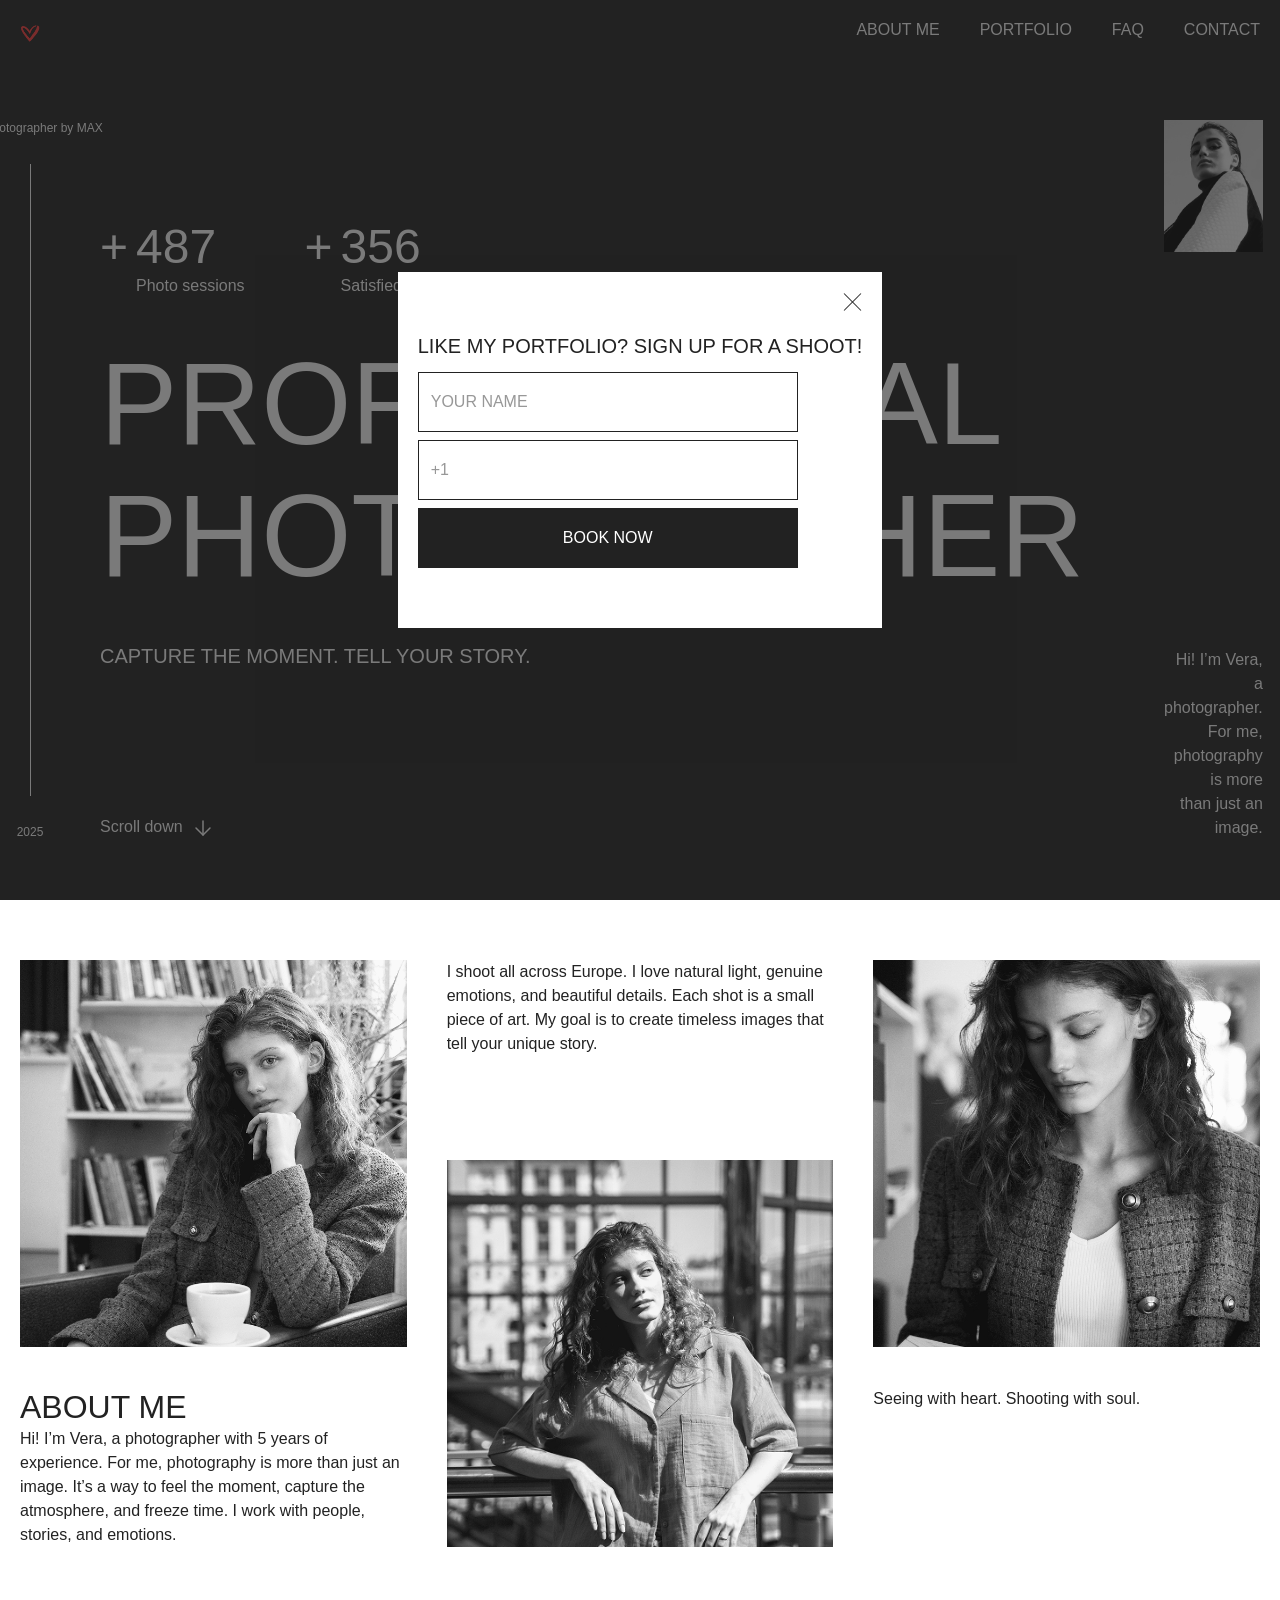
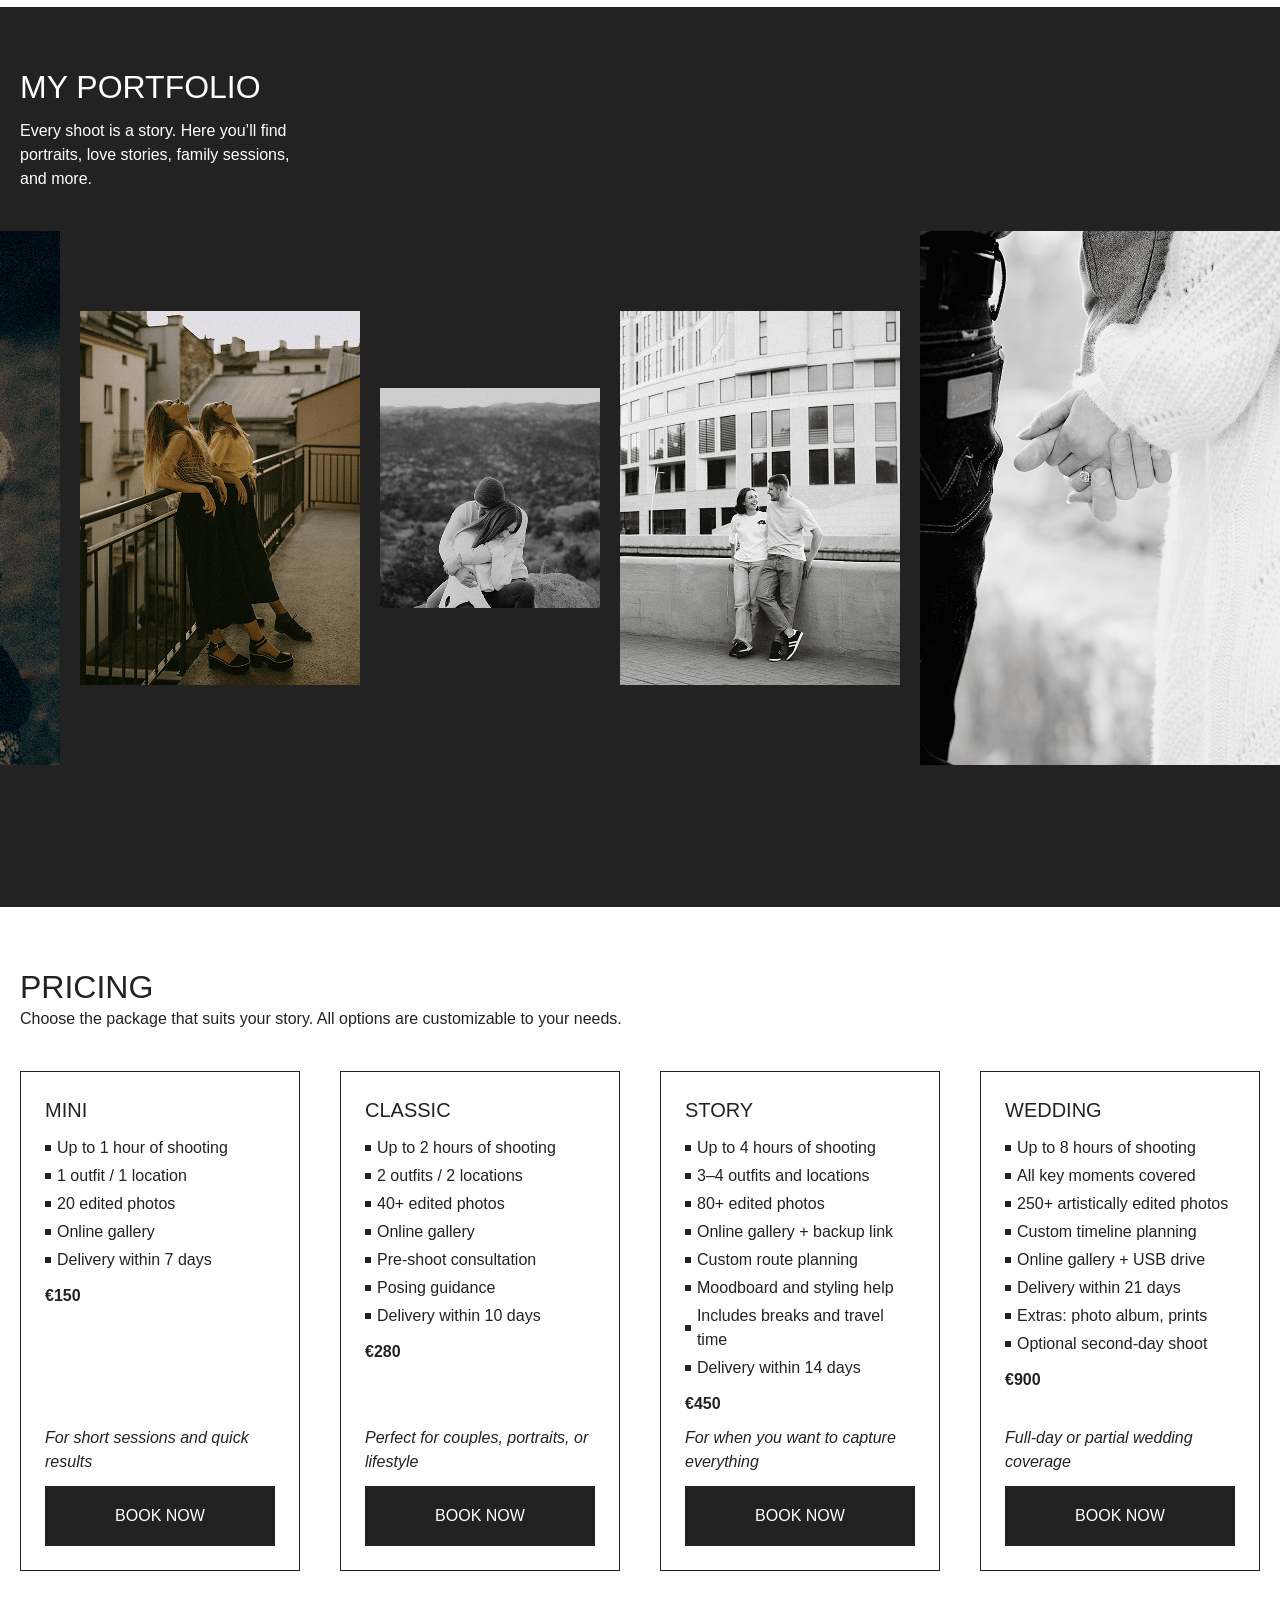
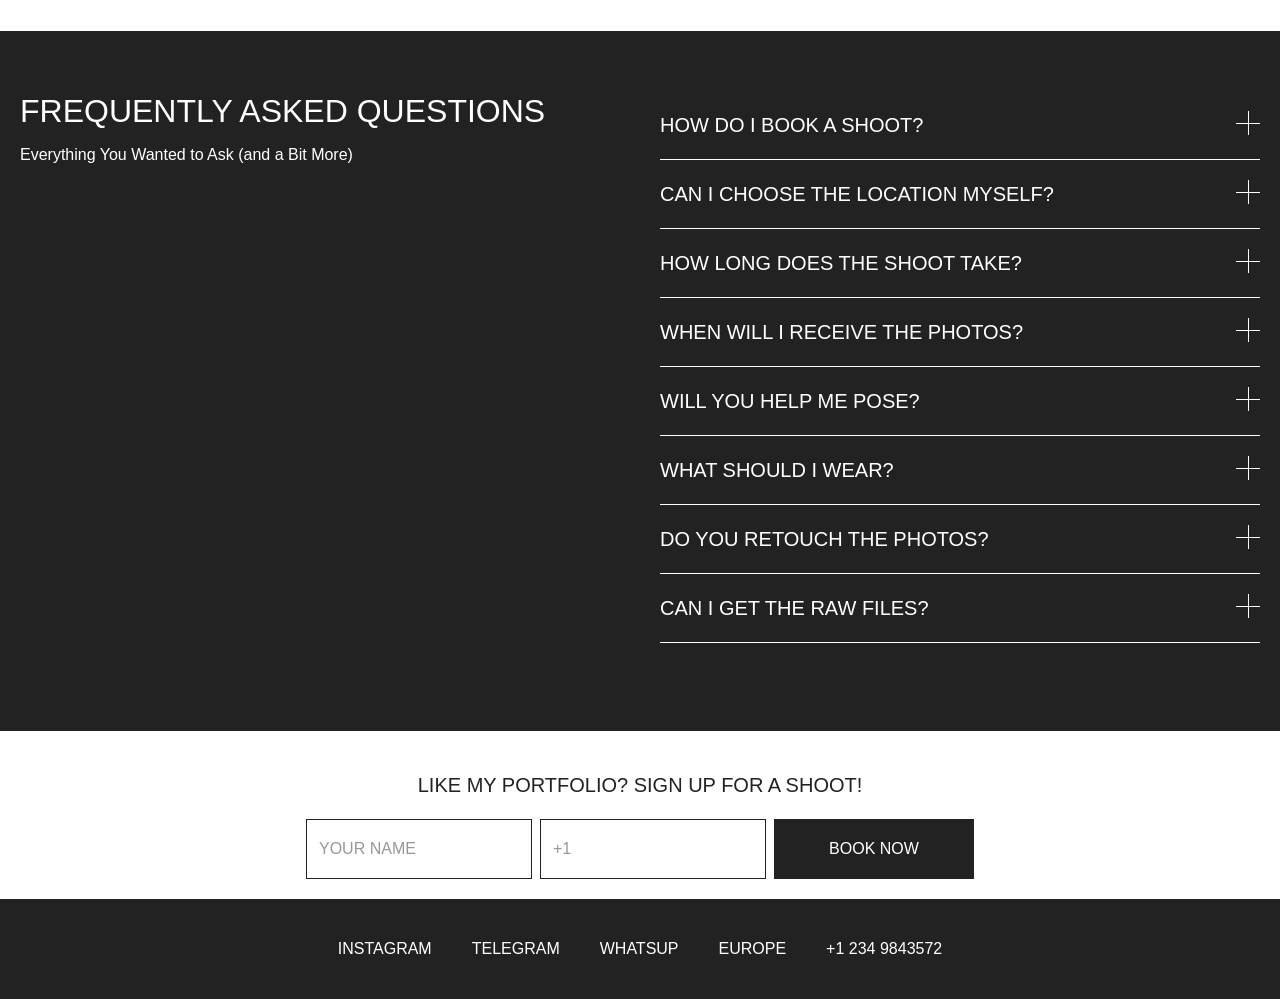
==== commit 9d1f014a: "feat: add contact forms css" ====
--- a/portfolio/index.html
+++ b/portfolio/index.html
@@ -70,14 +70,14 @@
                 <h1 class="heading">PROFESSIONAL<br>PHOTOGRAPHER</h1>
                 <h3 class="heading">CAPTURE THE MOMENT. TELL YOUR STORY.</h3>
             </div>
-            <div class="scroll_down">
+            <a href="#about" class="scroll_down">
                 <p>Scroll down</p>
                 <div class="scroll_down_img">
                     <svg class="icon__middle">
                         <use href="assets/icons/sprite.svg#arrow-down"></use>
                     </svg>
                 </div>
-            </div>
+            </a>
         </div>
         <div class="container column center hero__container removable">
             <div>
@@ -141,19 +141,21 @@
             <h2 class="heading">MY PORTFOLIO</h2>
             <p class="">Every shoot is a story. Here you’ll find portraits, love stories, family sessions, and more.</p>
         </div>
-        <div class="slider">
-            <div class="slider__item"><img src="assets/img/portfolio_beautiful_sunshine.png" alt="Portfolio photo"/></div>
-            <div class="slider__item"><img src="assets/img/portfolio_beautiful_couple_lovers.png" alt="Portfolio photo"/></div>
-            <div class="slider__item"><img src="assets/img/portfolio_shooting_nature_mountains.png" alt="Portfolio photo"/></div>
-            <div class="slider__item"><img src="assets/img/portfolio_beautiful_couple_lovers_photo.png" alt="Portfolio photo"/></div>
-            <div class="slider__item"><img src="assets/img/portfolio_photo_girls_fashion_sepia.png" alt="Portfolio photo"/></div>
-            <div class="slider__item"><img src="assets/img/portfolio_beautiful_couple_lovers_wb.png" alt="Portfolio photo"/></div>
-            <div class="slider__item"><img src="assets/img/portfolio_beautiful_couple_wb.png" alt="Portfolio photo"/></div>
-            <div class="slider__item"><img src="assets/img/portfolio_photo_wedding_black_white.png" alt="Portfolio photo"/></div>
-            <div class="slider__item"><img src="assets/img/portfolio_shooting_couples_lovers_original.png" alt="Portfolio photo"/></div>
-            <div class="slider__item"><img src="assets/img/portfolio_photo_couples_wb_10.png" alt="Portfolio photo"/></div>
-            <div class="slider__item"><img src="assets/img/portfolio_shooting_couples_11.png" alt="Portfolio photo"/></div>
-            <div class="slider__item"><img src="assets/img/portfolio_shooting_couples_12.png" alt="Portfolio photo"/></div>
+        <div class="slider-wrapper">
+            <div class="slider">
+                <div class="slider__item"><img src="assets/img/portfolio_beautiful_sunshine.png" alt="Portfolio photo"/></div>
+                <div class="slider__item"><img src="assets/img/portfolio_beautiful_couple_lovers.png" alt="Portfolio photo"/></div>
+                <div class="slider__item"><img src="assets/img/portfolio_shooting_nature_mountains.png" alt="Portfolio photo"/></div>
+                <div class="slider__item"><img src="assets/img/portfolio_beautiful_couple_lovers_photo.png" alt="Portfolio photo"/></div>
+                <div class="slider__item"><img src="assets/img/portfolio_photo_girls_fashion_sepia.png" alt="Portfolio photo"/></div>
+                <div class="slider__item"><img src="assets/img/portfolio_beautiful_couple_lovers_wb.png" alt="Portfolio photo"/></div>
+                <div class="slider__item"><img src="assets/img/portfolio_beautiful_couple_wb.png" alt="Portfolio photo"/></div>
+                <div class="slider__item"><img src="assets/img/portfolio_photo_wedding_black_white.png" alt="Portfolio photo"/></div>
+                <div class="slider__item"><img src="assets/img/portfolio_shooting_couples_lovers_original.png" alt="Portfolio photo"/></div>
+                <div class="slider__item"><img src="assets/img/portfolio_photo_couples_wb_10.png" alt="Portfolio photo"/></div>
+                <div class="slider__item"><img src="assets/img/portfolio_shooting_couples_11.png" alt="Portfolio photo"/></div>
+                <div class="slider__item"><img src="assets/img/portfolio_shooting_couples_12.png" alt="Portfolio photo"/></div>
+            </div>
         </div>
     </div>
 
@@ -187,18 +189,20 @@
         </div>
         <div class="pricing-container__item price-card">
             <div class="price-card__container">
-                <h3 class="price-card__title heading">MINI</h3>
+                <h3 class="price-card__title heading">CLASSIC</h3>
                 <ul class="price-card__list">
-                    <li>Up to 1 hour of shooting</li>
-                    <li>1 outfit / 1 location</li>
-                    <li>20 edited photos</li>
+                    <li>Up to 2 hours of shooting</li>
+                    <li>2 outfits / 2 locations</li>
+                    <li>40+ edited photos</li>
                     <li>Online gallery</li>
-                    <li>Delivery within 7 days</li>
+                    <li>Pre-shoot consultation</li>
+                    <li>Posing guidance</li>
+                    <li>Delivery within 10 days</li>
                 </ul>
-                <h4 class="heading">€150</h4>
+                <h4 class="heading">€280</h4>
             </div>
             <div class="price-card__description">
-                <p class="italic">For short sessions and quick results</p>
+                <p class="italic">Perfect for couples, portraits, or lifestyle</p>
                 <div class="pricing-card__button">
                     <a>BOOK NOW</a>
                 </div>
@@ -206,18 +210,21 @@
         </div>
         <div class="pricing-container__item price-card">
             <div class="price-card__container">
-                <h3 class="price-card__title heading">MINI</h3>
+                <h3 class="price-card__title heading">STORY</h3>
                 <ul class="price-card__list">
-                    <li>Up to 1 hour of shooting</li>
-                    <li>1 outfit / 1 location</li>
-                    <li>20 edited photos</li>
-                    <li>Online gallery</li>
-                    <li>Delivery within 7 days</li>
+                    <li>Up to 4 hours of shooting</li>
+                    <li>3–4 outfits and locations</li>
+                    <li>80+ edited photos</li>
+                    <li>Online gallery + backup link</li>
+                    <li>Custom route planning</li>
+                    <li>Moodboard and styling help</li>
+                    <li>Includes breaks and travel time</li>
+                    <li>Delivery within 14 days</li>
                 </ul>
-                <h4 class="heading">€150</h4>
+                <h4 class="heading">€450</h4>
             </div>
             <div class="price-card__description">
-                <p class="italic">For short sessions and quick results</p>
+                <p class="italic">For when you want to capture everything</p>
                 <div class="pricing-card__button">
                     <a>BOOK NOW</a>
                 </div>
@@ -225,18 +232,21 @@
         </div>
         <div class="pricing-container__item price-card">
             <div class="price-card__container">
-                <h3 class="price-card__title heading">MINI</h3>
+                <h3 class="price-card__title heading">WEDDING</h3>
                 <ul class="price-card__list">
-                    <li>Up to 1 hour of shooting</li>
-                    <li>1 outfit / 1 location</li>
-                    <li>20 edited photos</li>
-                    <li>Online gallery</li>
-                    <li>Delivery within 7 days</li>
+                    <li>Up to 8 hours of shooting</li>
+                    <li>All key moments covered</li>
+                    <li>250+ artistically edited photos</li>
+                    <li>Custom timeline planning</li>
+                    <li>Online gallery + USB drive</li>
+                    <li>Delivery within 21 days</li>
+                    <li>Extras: photo album, prints</li>
+                    <li>Optional second-day shoot</li>
                 </ul>
-                <h4 class="heading">€150</h4>
+                <h4 class="heading">€900</h4>
             </div>
             <div class="price-card__description">
-                <p class="italic">For short sessions and quick results</p>
+                <p class="italic">Full-day or partial wedding coverage</p>
                 <div class="pricing-card__button">
                     <a>BOOK NOW</a>
                 </div>
@@ -266,79 +276,79 @@
         </div>
         <div class="accordion">
             <div class="accordion__title">
-                <h3 class="heading">HOW DO I BOOK A SHOOT?</h3>
-                <div class="accordion__icon icon__middle"></div>
-            </div>
-            <div class="accordion__body">
-                <p>Super simple – just message me through any convenient platform (Instagram, Telegram, WhatsApp, or the
-                    contact form on this site). We’ll discuss your preferred date, city, and session type. Once
-                    confirmed, I’ll reserve the date for you and send over preparation tips.</p>
-            </div>
-        </div>
-        <div class="accordion">
-            <div class="accordion__title">
-                <h3 class="heading">HOW DO I BOOK A SHOOT?</h3>
-                <div class="accordion__icon icon__middle"></div>
-            </div>
-            <div class="accordion__body">
-                <p>Super simple – just message me through any convenient platform (Instagram, Telegram, WhatsApp, or the
-                    contact form on this site). We’ll discuss your preferred date, city, and session type. Once
-                    confirmed, I’ll reserve the date for you and send over preparation tips.</p>
-            </div>
-        </div>
-        <div class="accordion">
-            <div class="accordion__title">
-                <h3 class="heading">HOW DO I BOOK A SHOOT?</h3>
-                <div class="accordion__icon icon__middle"></div>
-            </div>
-            <div class="accordion__body">
-                <p>Super simple – just message me through any convenient platform (Instagram, Telegram, WhatsApp, or the
-                    contact form on this site). We’ll discuss your preferred date, city, and session type. Once
-                    confirmed, I’ll reserve the date for you and send over preparation tips.</p>
-            </div>
-        </div>
-        <div class="accordion">
-            <div class="accordion__title">
-                <h3 class="heading">HOW DO I BOOK A SHOOT?</h3>
-                <div class="accordion__icon icon__middle"></div>
-            </div>
-            <div class="accordion__body">
-                <p>Super simple – just message me through any convenient platform (Instagram, Telegram, WhatsApp, or the
-                    contact form on this site). We’ll discuss your preferred date, city, and session type. Once
-                    confirmed, I’ll reserve the date for you and send over preparation tips.</p>
-            </div>
-        </div>
-        <div class="accordion">
-            <div class="accordion__title">
-                <h3 class="heading">HOW DO I BOOK A SHOOT?</h3>
-                <div class="accordion__icon icon__middle"></div>
-            </div>
-            <div class="accordion__body">
-                <p>Super simple – just message me through any convenient platform (Instagram, Telegram, WhatsApp, or the
-                    contact form on this site). We’ll discuss your preferred date, city, and session type. Once
-                    confirmed, I’ll reserve the date for you and send over preparation tips.</p>
-            </div>
-        </div>
-        <div class="accordion">
-            <div class="accordion__title">
-                <h3 class="heading">HOW DO I BOOK A SHOOT?</h3>
-                <div class="accordion__icon icon__middle"></div>
-            </div>
-            <div class="accordion__body">
-                <p>Super simple – just message me through any convenient platform (Instagram, Telegram, WhatsApp, or the
-                    contact form on this site). We’ll discuss your preferred date, city, and session type. Once
-                    confirmed, I’ll reserve the date for you and send over preparation tips.</p>
-            </div>
-        </div>
-        <div class="accordion">
-            <div class="accordion__title">
-                <h3 class="heading">HOW DO I BOOK A SHOOT?</h3>
-                <div class="accordion__icon icon__middle"></div>
-            </div>
-            <div class="accordion__body">
-                <p>Super simple – just message me through any convenient platform (Instagram, Telegram, WhatsApp, or the
-                    contact form on this site). We’ll discuss your preferred date, city, and session type. Once
-                    confirmed, I’ll reserve the date for you and send over preparation tips.</p>
+                <h3 class="heading">CAN I CHOOSE THE LOCATION MYSELF?</h3>
+                <div class="accordion__icon icon__middle"></div>
+            </div>
+            <div class="accordion__body">
+                <p>Absolutely! If there’s a special place you love or have in mind — I’m happy to shoot there. If you’re
+                    unsure, I can suggest beautiful spots with great lighting and atmosphere, tailored to your vision
+                    and mood.</p>
+            </div>
+        </div>
+        <div class="accordion">
+            <div class="accordion__title">
+                <h3 class="heading">HOW LONG DOES THE SHOOT TAKE?</h3>
+                <div class="accordion__icon icon__middle"></div>
+            </div>
+            <div class="accordion__body">
+                <p> That depends on the package you choose. On average, sessions last from 1 to 4 hours. We’ll plan the
+                    pace and type of shoot together — from relaxed city strolls and love stories to more dynamic or
+                    editorial sessions.</p>
+            </div>
+        </div>
+        <div class="accordion">
+            <div class="accordion__title">
+                <h3 class="heading">When will I receive the photos?</h3>
+                <div class="accordion__icon icon__middle"></div>
+            </div>
+            <div class="accordion__body">
+                <p>You’ll receive your edited photos within 7–14 days. For event and wedding sessions — up to 30 days. I
+                    deliver them in a stylish online gallery, where you can download them in full quality or easily
+                    share with friends and family.</p>
+            </div>
+        </div>
+        <div class="accordion">
+            <div class="accordion__title">
+                <h3 class="heading">Will you help me pose?</h3>
+                <div class="accordion__icon icon__middle"></div>
+            </div>
+            <div class="accordion__body">
+                <p>Definitely! I’ll guide you gently throughout the session — where to look, how to move, how to relax.
+                    The goal is to make you feel comfortable and natural. My approach is relaxed, and I’ll never force
+                    awkward poses. The result? Real, expressive, and beautiful photos.</p>
+            </div>
+        </div>
+        <div class="accordion">
+            <div class="accordion__title">
+                <h3 class="heading">What should I wear?</h3>
+                <div class="accordion__icon icon__middle"></div>
+            </div>
+            <div class="accordion__body">
+                <p>After booking, I’ll send you a style guide with suggestions for colors, textures, and combinations.
+                    The most important thing is that you feel confident in your outfit. I’m also happy to help you
+                    coordinate looks or plan something cohesive for couples or groups.</p>
+            </div>
+        </div>
+        <div class="accordion">
+            <div class="accordion__title">
+                <h3 class="heading">Do you retouch the photos?</h3>
+                <div class="accordion__icon icon__middle"></div>
+            </div>
+            <div class="accordion__body">
+                <p>Yes, all photos are color-corrected and lightly retouched. My editing style is clean and natural — no
+                    overdone filters or fake skin. Just you, at your best. Extra retouching is available upon
+                    request.</p>
+            </div>
+        </div>
+        <div class="accordion">
+            <div class="accordion__title">
+                <h3 class="heading">Can I get the raw files?</h3>
+                <div class="accordion__icon icon__middle"></div>
+            </div>
+            <div class="accordion__body">
+                <p>I don’t deliver RAW files. My work includes not only shooting, but also careful selection and editing
+                    to create a complete and polished result. You’ll receive only the best images, ready for printing,
+                    sharing, or publishing.</p>
             </div>
         </div>
     </div>
@@ -346,18 +356,17 @@
 <footer>
     <div id="contact" class="contact">
         <h3 class="heading">LIKE MY PORTFOLIO? SIGN UP FOR A SHOOT!</h3>
-        <div class="contact-form">
-            <label class="component placeholder">
-                YOUR NAME
-                <input type="text" placeholder="">
+        <form class="contact-form">
+            <label for="name" class="component placeholder">
+                <input id="name" type="text" class="heading component" placeholder="YOUR NAME">
             </label>
-            <label>
-                <input type="email" placeholder="+1">
+            <label for="email" class="component placeholder">
+                <input id="email" type="email" class="" placeholder="+1">
             </label>
             <div class="button">
                 <p>BOOK NOW</p>
             </div>
-        </div>
+        </form>
     </div>
     <div class="links container">
         <div class="links__item"><a class="heading component">INSTAGRAM</a></div>
@@ -367,6 +376,26 @@
         <div class="links__item"><a class="heading component">+1 234 9843572</a></div>
     </div>
 </footer>
+<div id="sign-up-popup" class="overlay active">
+    <div class="popup">
+        <div class="close">
+            <div class="close__content icon__middle"></div>
+        </div>
+        <h3 class="heading">Like my portfolio? Sign up for a shoot!</h3>
+        <form id="sign-up" class="sign-up">
+            <label for="f_name" class="component placeholder">
+                <input id="f_name" type="text" class="heading component" placeholder="YOUR NAME">
+            </label>
+            <label for="f_email" class="component placeholder">
+                <input id="f_email" type="email" class="" placeholder="+1">
+            </label>
+            <div class="button">
+                <p>BOOK NOW</p>
+            </div>
+        </form>
+    </div>
+
+</div>
 <script src="assets/js/script.js"></script>
 </body>
 </html>
--- a/portfolio/assets/css/style.css
+++ b/portfolio/assets/css/style.css
@@ -48,6 +48,7 @@
     --font-body: 'Mulish';
 
     --primary-color: #222222;
+    --overlay-color: rgb(34, 34, 34, 60%);
     --placeholder-color: #989898;
     --primary-color-light: #ffff;
     --primary-text-color: #ffff;
@@ -154,6 +155,7 @@
     font-optical-sizing: auto;
     font-weight: normal;
     font-style: normal;
+    text-transform: uppercase;
 }
 
 h1.heading {
@@ -286,8 +288,8 @@
 }
 
 .icon__big {
-    width: 48px;
-    height: 48px;
+    width: 60px;
+    height: 60px;
 }
 
 .hero {
@@ -336,6 +338,7 @@
     display: flex;
     justify-self: end;
     gap: 8px;
+    cursor: pointer;
 }
 
 .plus::before {
@@ -407,7 +410,7 @@
     flex-direction: column;
     width: 100%;
     height: 100%;
-    padding: 60px 20px;
+    padding: 60px 0;
     gap: 40px;
 }
 
@@ -416,21 +419,124 @@
     flex-direction: column;
     width: 25%;
     gap: 12px;
-}
-
-.slider {
-    display: flex;
+    padding: 0 20px;
+}
+
+.slider-wrapper {
     flex: 1;
     position: relative;
+    width: 100%;
+    height: fit-content;
+    overflow-y: hidden;
+}
+
+.slider {
+    display: flex;
+    height: max-content;
+    gap: 20px;
     flex-wrap: nowrap;
     justify-content: center;
     align-items: center;
-    gap: 20px;
-}
-
-.slider__item{
+}
+
+.overlay {
+    position: fixed;
+    display: none;
+    justify-content: center;
+    align-items: center;
+    top: 0;
+    bottom: 0;
+    left: 0;
+    right: 0;
+    background: var(--overlay-color);
+}
+
+#sign-up-popup.active {
+    display: flex;
+}
+
+.popup {
+    position: relative;
+    display: flex;
+    flex-direction: column;
+    background: var(--primary-color-light);
+    color: var(--primary-color);
+    width: fit-content;
+    padding: 60px 20px;
+    gap: 12px;
+}
+
+.sign-up {
+    display: flex;
+    flex-direction: column;
+    gap: 8px;
+    align-items: stretch;
+    justify-content: center;
+}
+
+
+.slider__item {
     flex: 0 0 auto;
-}
+    height: 100%;
+}
+
+.close {
+    position: absolute;
+    height: 60px;
+    width: 60px;
+    top: 0;
+    right: 0;
+    z-index: 100;
+    display: flex;
+    align-items: center;
+    justify-content: center;
+    cursor: pointer;
+}
+
+.close:hover > .close__content::after,
+.close:hover > .close__content::before,
+.close:focus-within > .close__content::after,
+.close:focus-within > .close__content::before {
+    background-color: var(--secondary-color);
+}
+
+.slider__item img {
+    display: block;
+    max-width: 100%;
+    object-fit: cover;
+    height: auto;
+    width: 100%;
+    object-position: center;
+}
+
+.close__content {
+    position: relative;
+    display: block;
+}
+
+.close__content::before {
+    content: "";
+    position: absolute;
+    top: 0;
+    left: 50%;
+    width: 1px;
+    height: 100%;
+    rotate: 45deg;
+    background: var(--primary-color);
+}
+
+.close__content::after {
+    content: "";
+    position: absolute;
+    top: 0;
+    left: 50%;
+    width: 1px;
+    height: 100%;
+    rotate: -45deg;
+
+    background: var(--primary-color);
+}
+
 
 .pricing {
     display: flex;
@@ -464,7 +570,7 @@
     border: var(--primary-color) 1px solid;
 }
 
-.price-card:hover{
+.price-card:hover {
     border: var(--secondary-color) 1px solid;
 }
 
@@ -547,11 +653,17 @@
 .accordion {
     position: relative;
 }
-.accordion__title:hover{
+
+.accordion__title {
+    text-transform: uppercase;
+}
+
+.accordion__title:hover {
     color: var(--secondary-color);
 }
-.accordion__title:hover  .accordion__icon::after,
-.accordion__title:hover  .accordion__icon::before {
+
+.accordion__title:hover .accordion__icon::after,
+.accordion__title:hover .accordion__icon::before {
     background-color: var(--secondary-color);
 }
 
@@ -606,10 +718,15 @@
 
 .accordion__body {
     padding: 0 0 20px 0;
-}
-
-
-.placeholder{
+    display: none;
+}
+
+.accordion.active > .accordion__body {
+    display: block;
+}
+
+
+.placeholder {
     color: var(--placeholder-color);
 }
 
@@ -622,32 +739,60 @@
     color: var(--primary-color);
     padding: 40px 0 0 0;
 }
-.contact-form{
+
+.contact-form {
     display: flex;
     align-items: center;
     justify-content: center;
-    padding:  20px 0;
+    padding: 20px 0;
     gap: 8px;
 }
-.button{
-    width: 200px;
-}
+
+.contact-form > label {
+    flex: 1;
+    width: 100%;
+}
+
+.button {
+    min-width: 200px;
+    max-width: 380px;
+}
+
 .links {
     padding: 20px;
     align-items: center;
     justify-content: center;
     display: flex;
 }
-.links__item{
+
+.links__item {
     height: 60px;
     padding: 0 20px;
     display: flex;
     align-items: center;
     justify-content: center;
 }
-.links__item a:hover{
+
+.links__item a:hover {
     color: var(--secondary-color);
 }
+
+input {
+    height: 60px;
+    width: 100%;
+    max-width: 380px;
+    padding: 12px;
+    border: var(--primary-color) 1px solid;
+}
+
+input:hover {
+    border: var(--secondary-color) 1px solid;
+}
+
+input::placeholder {
+    color: var(--placeholder-color);
+}
+
 @media (max-width: 768px) {
     h1.heading {
         font-size: 68px;
@@ -723,30 +868,32 @@
         height: 100%;
     }
 
-    .about{
+    .about {
         flex-direction: column;
     }
 
-    .about-content{
+    .about-content {
         flex-direction: column;
         align-items: stretch;
     }
 
-    .about-content__preimage{
+    .about-content__preimage {
         display: none;
     }
 
-    .pricing-container{
+    .pricing-container {
         flex-wrap: wrap;
     }
-    .pricing-container__item{
+
+    .pricing-container__item {
         flex: 0.5 0 auto;
     }
 
-    .faq{
+    .faq {
         flex-direction: column;
     }
-    .contact-form{
+
+    .contact-form {
         flex-direction: column;
     }
 }
@@ -769,7 +916,7 @@
         line-height: 60px;
     }
 
-    .pricing-container__item{
+    .pricing-container__item {
         flex: 0 0 100%;
     }
 }
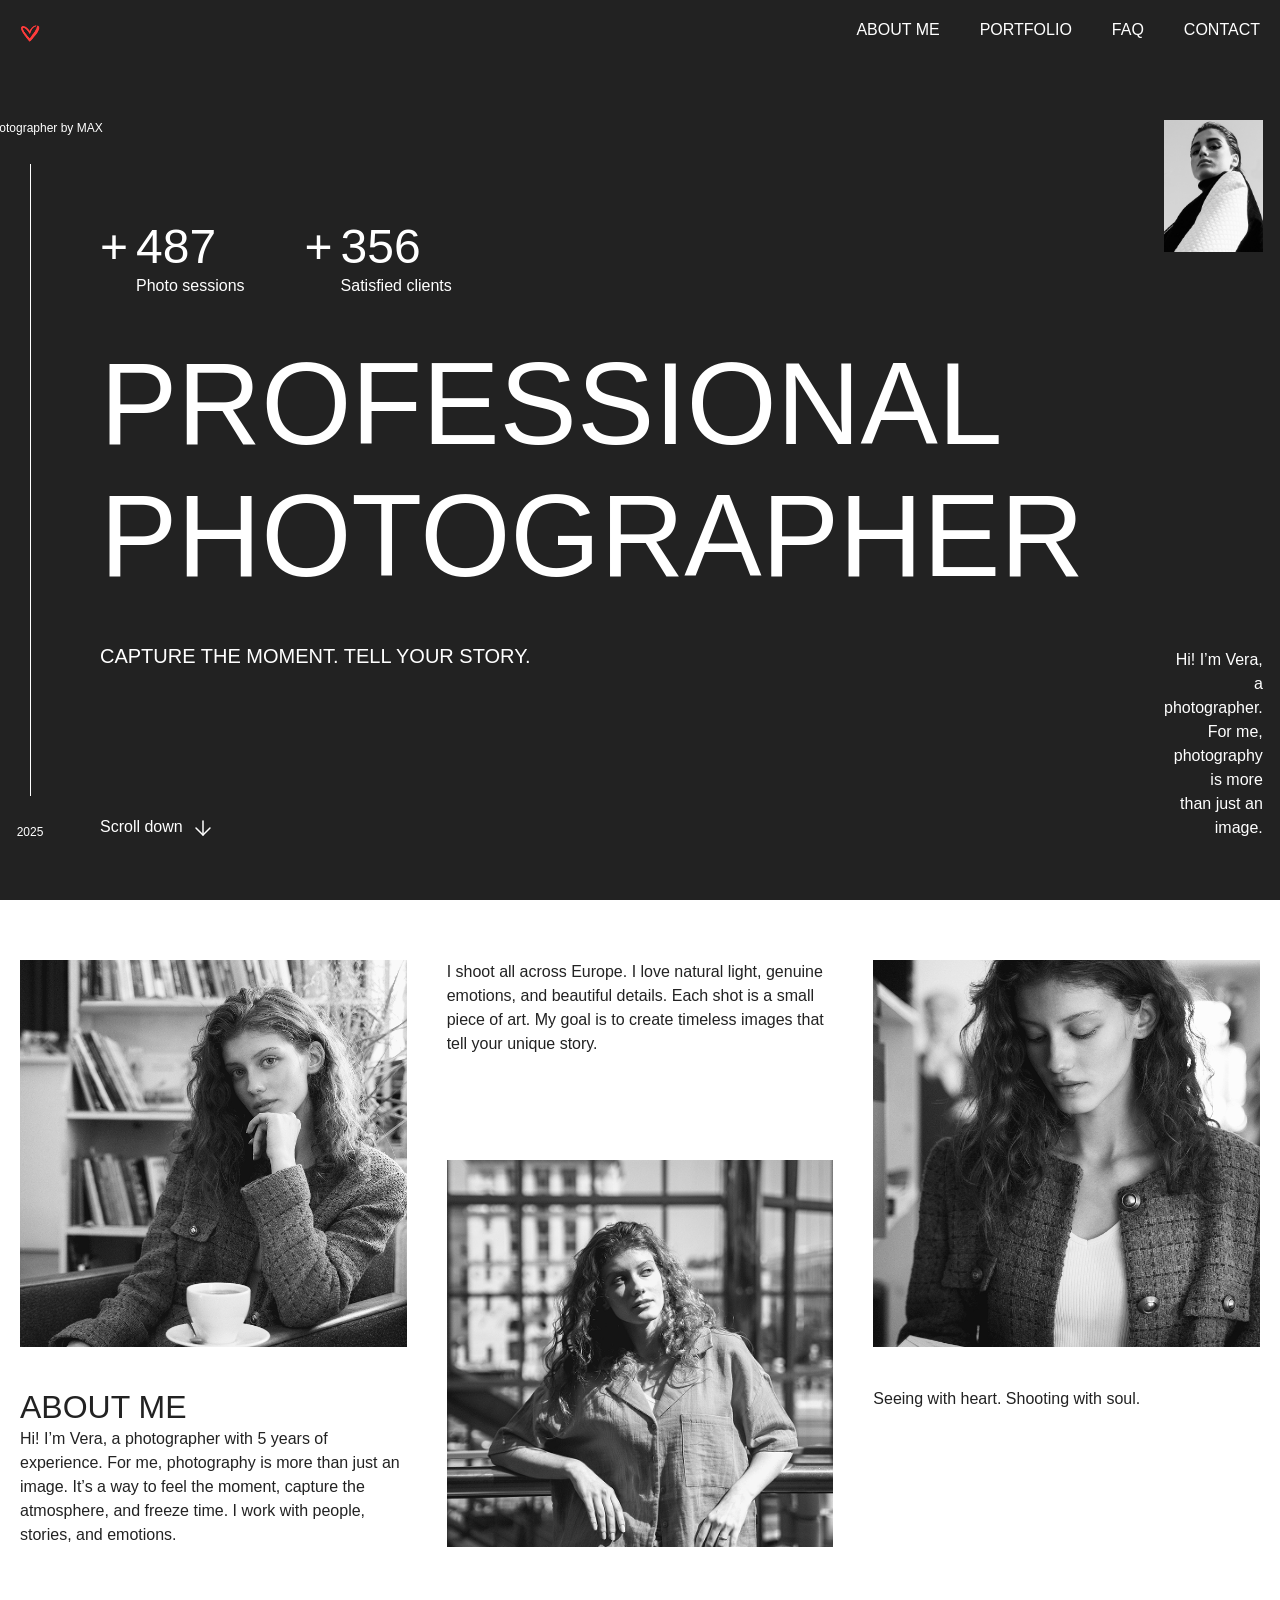
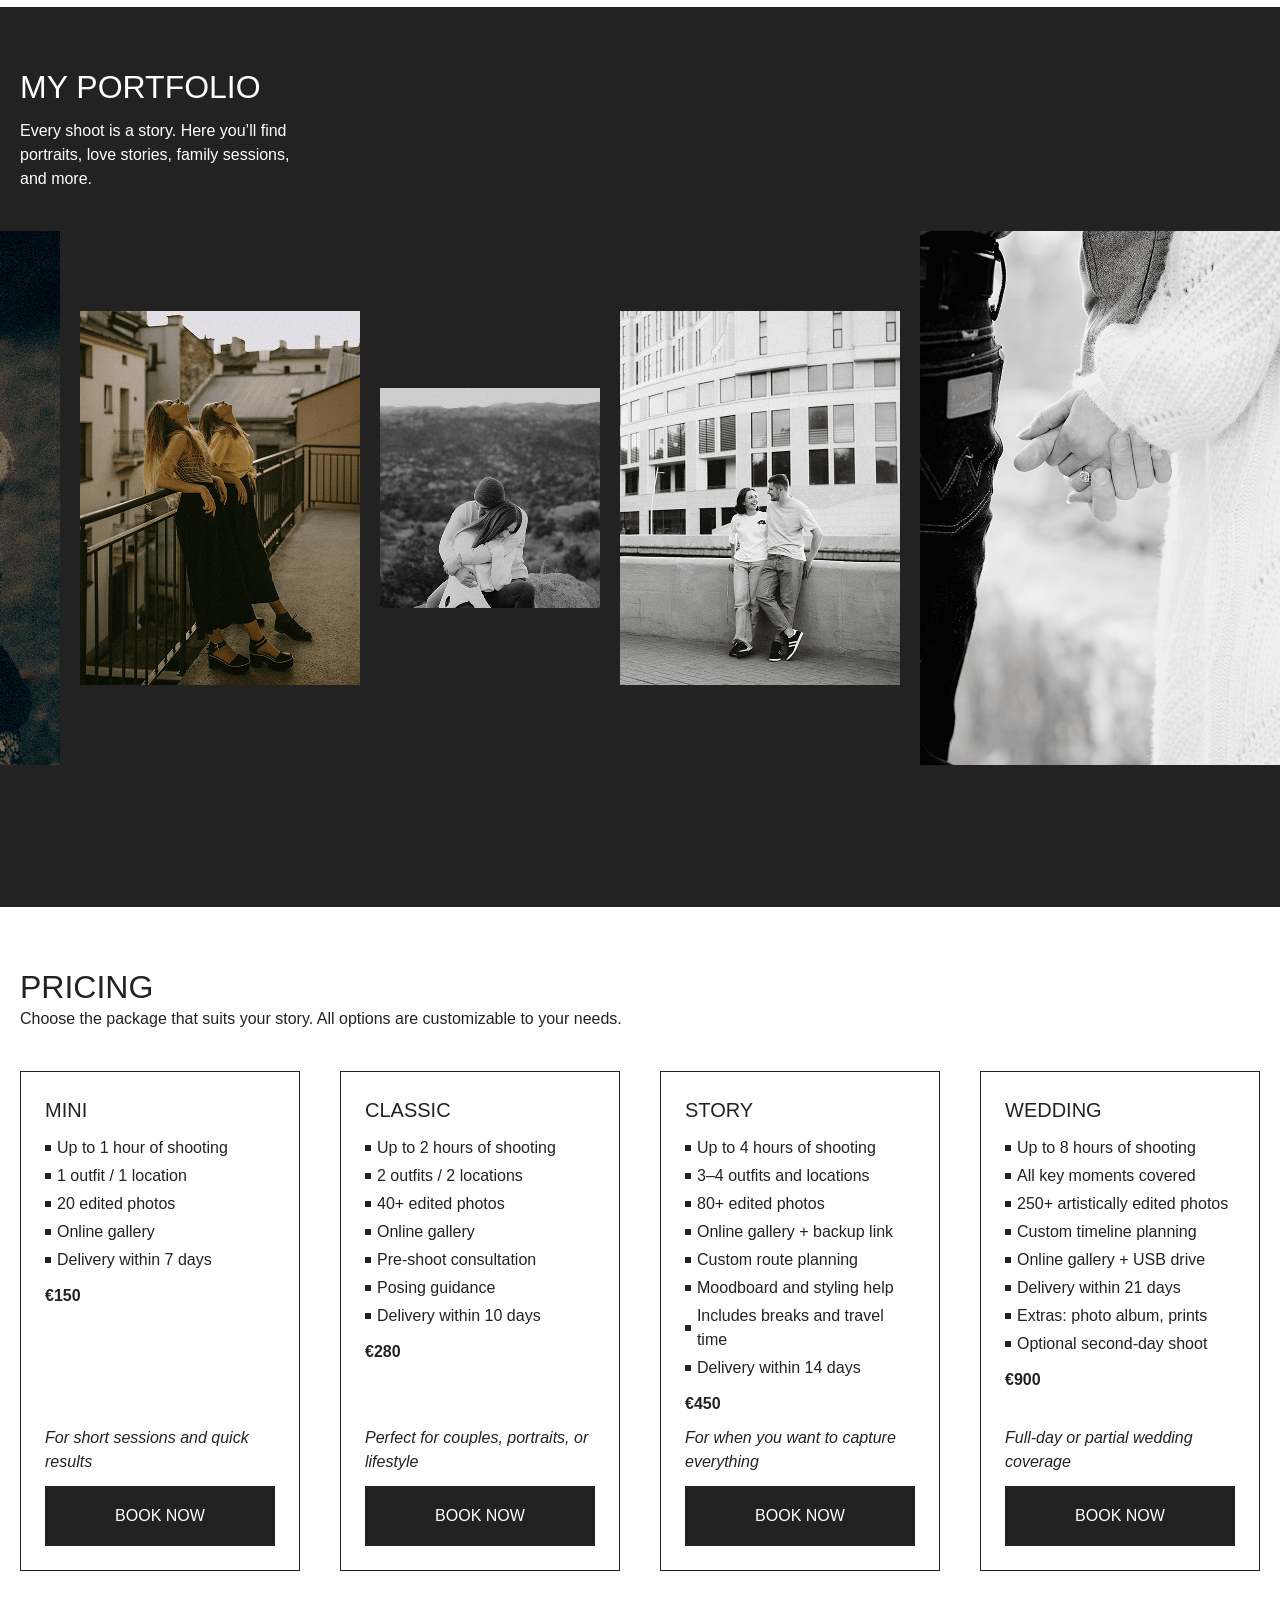
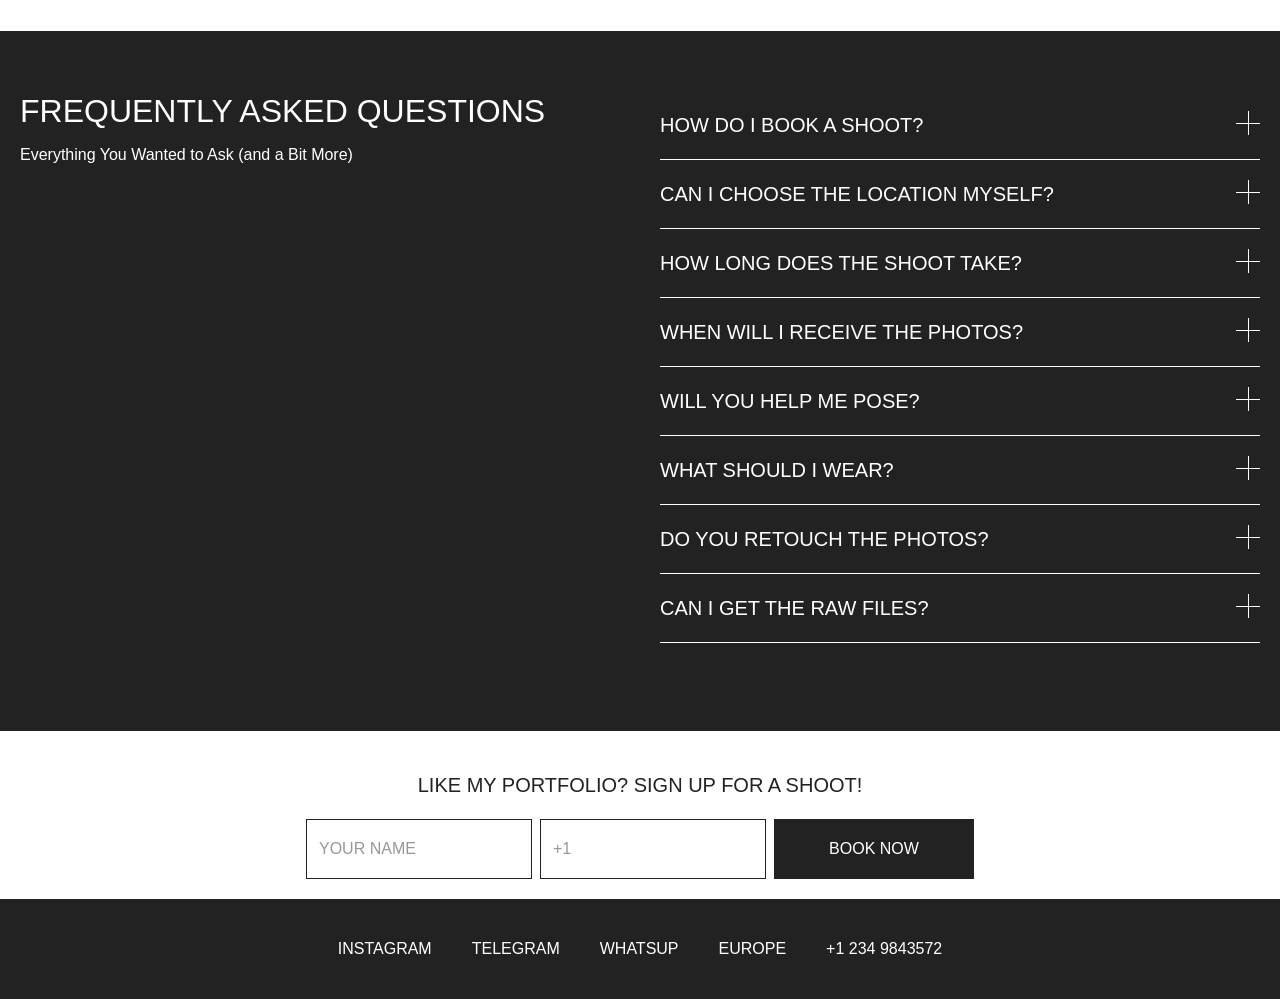
==== commit 4b24765d: "refactor: clean up" ====
--- a/portfolio/index.html
+++ b/portfolio/index.html
@@ -134,7 +134,6 @@
 
     </div>
 </section>
-
 <section id="portfolio" class="portfolio">
     <div class="portfolio-container">
         <div class="portfolio-container__header">
@@ -158,10 +157,7 @@
             </div>
         </div>
     </div>
-
-
-</section>
-
+</section>
 <section id="pricing" class="pricing">
     <div class="pricing-title">
         <h2 class="heading">PRICING</h2>
@@ -254,7 +250,6 @@
         </div>
     </div>
 </section>
-
 <section id="faq" class="faq container">
     <div class="faq__item">
         <div class="faq-title">
@@ -376,7 +371,7 @@
         <div class="links__item"><a class="heading component">+1 234 9843572</a></div>
     </div>
 </footer>
-<div id="sign-up-popup" class="overlay active">
+<div id="sign-up-popup" class="overlay">
     <div class="popup">
         <div class="close">
             <div class="close__content icon__middle"></div>
@@ -394,7 +389,6 @@
             </div>
         </form>
     </div>
-
 </div>
 <script src="assets/js/script.js"></script>
 </body>
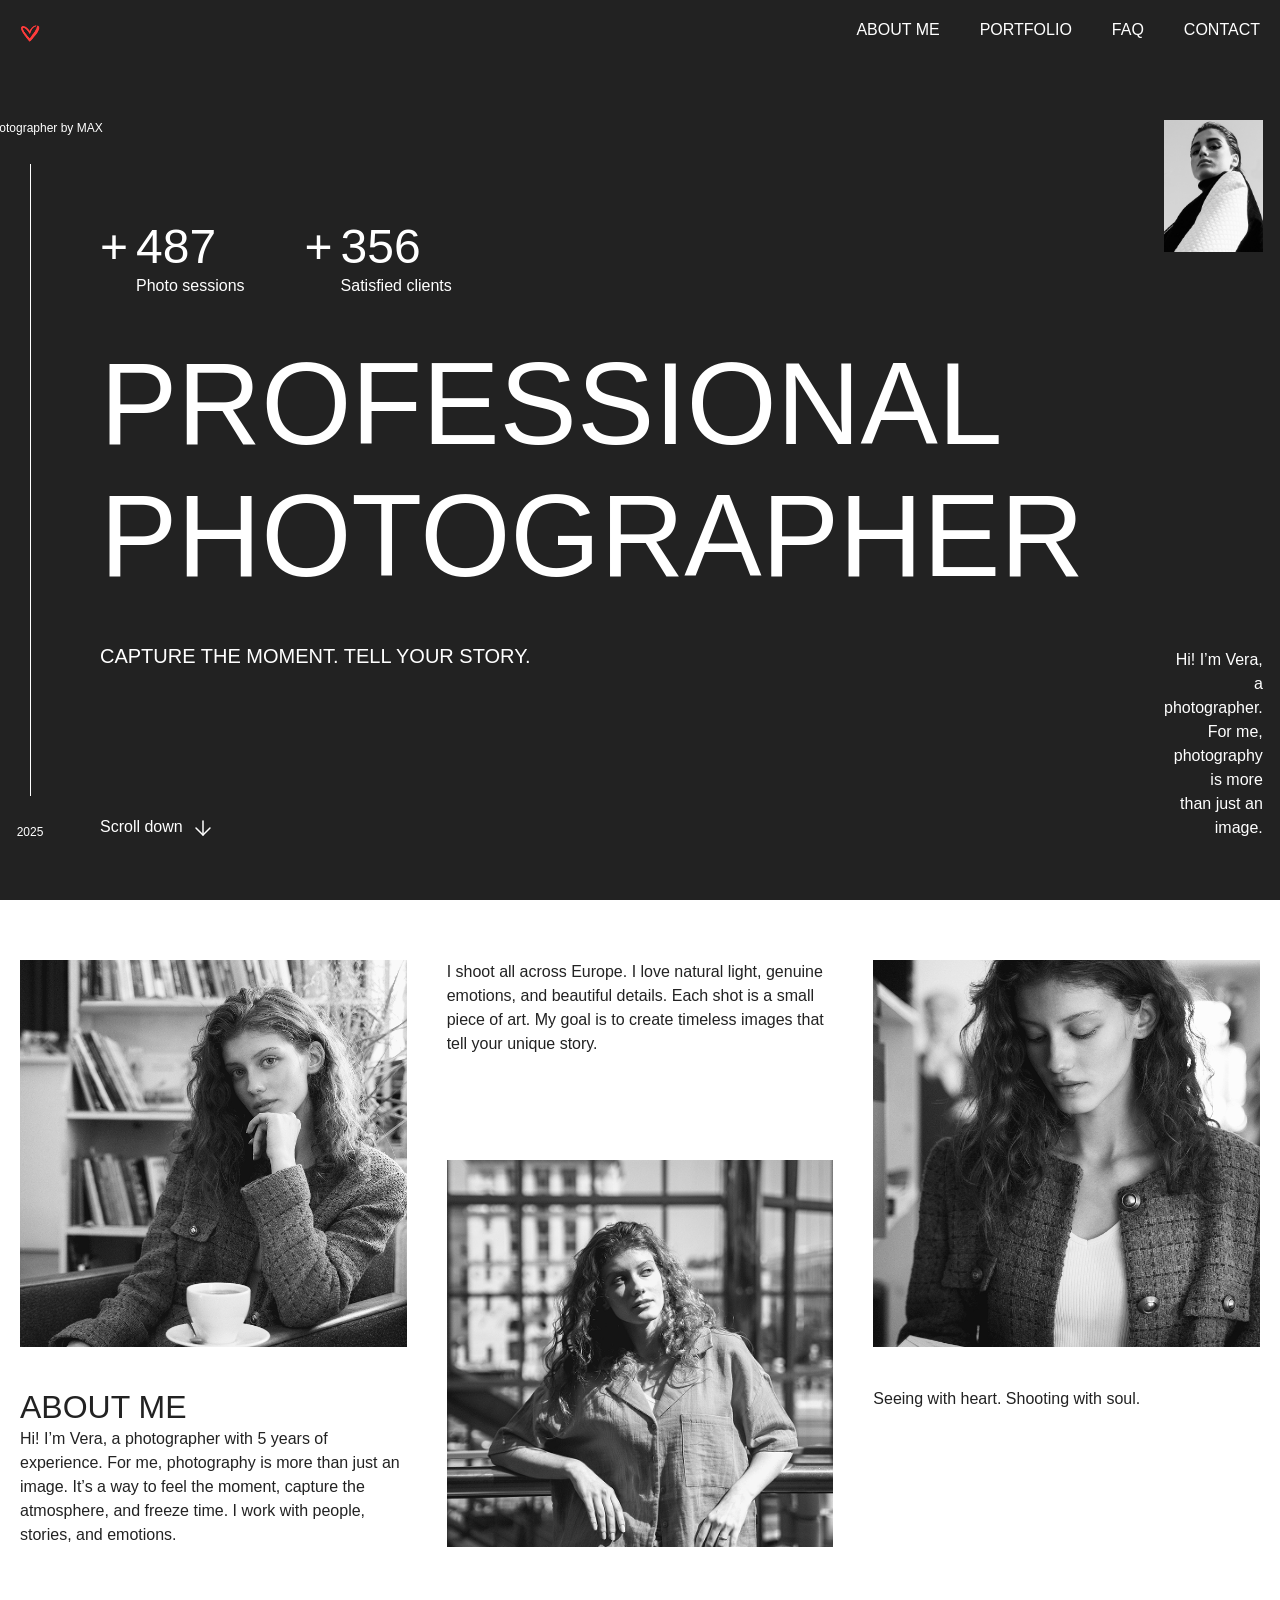
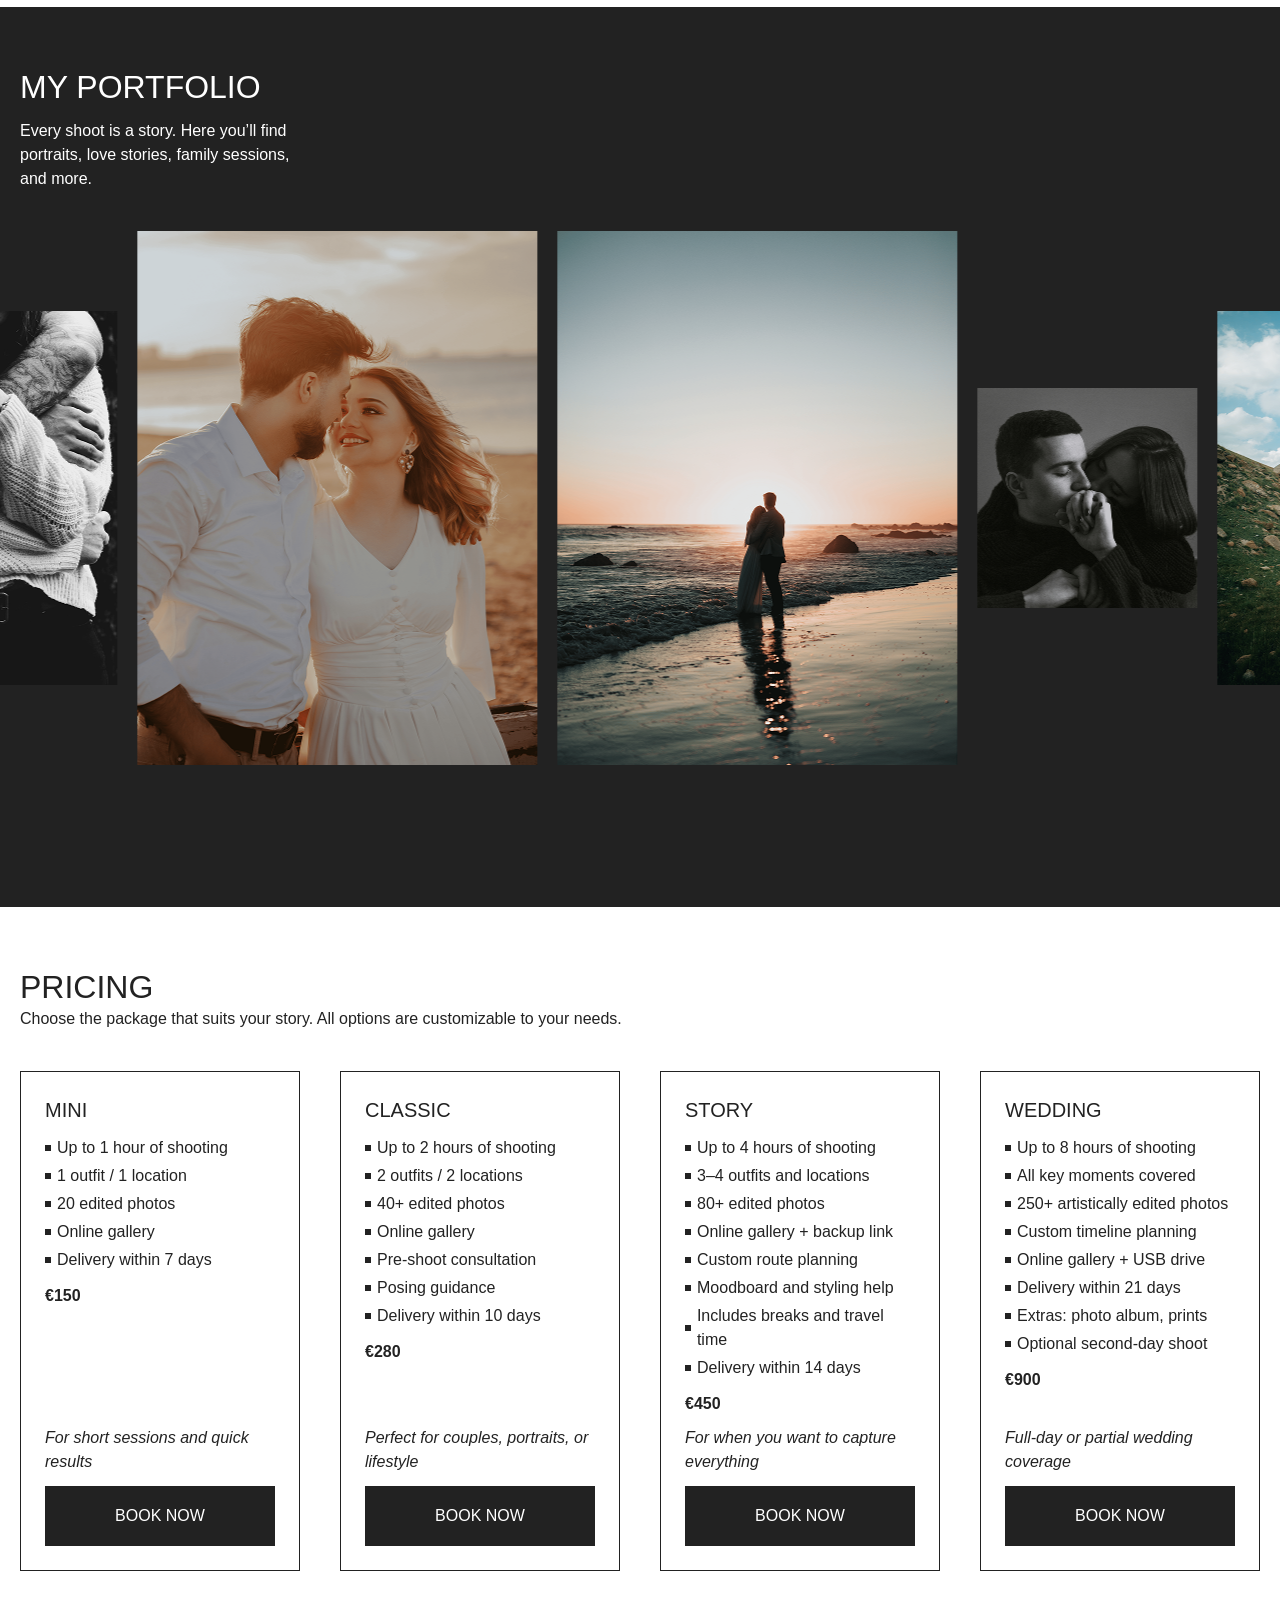
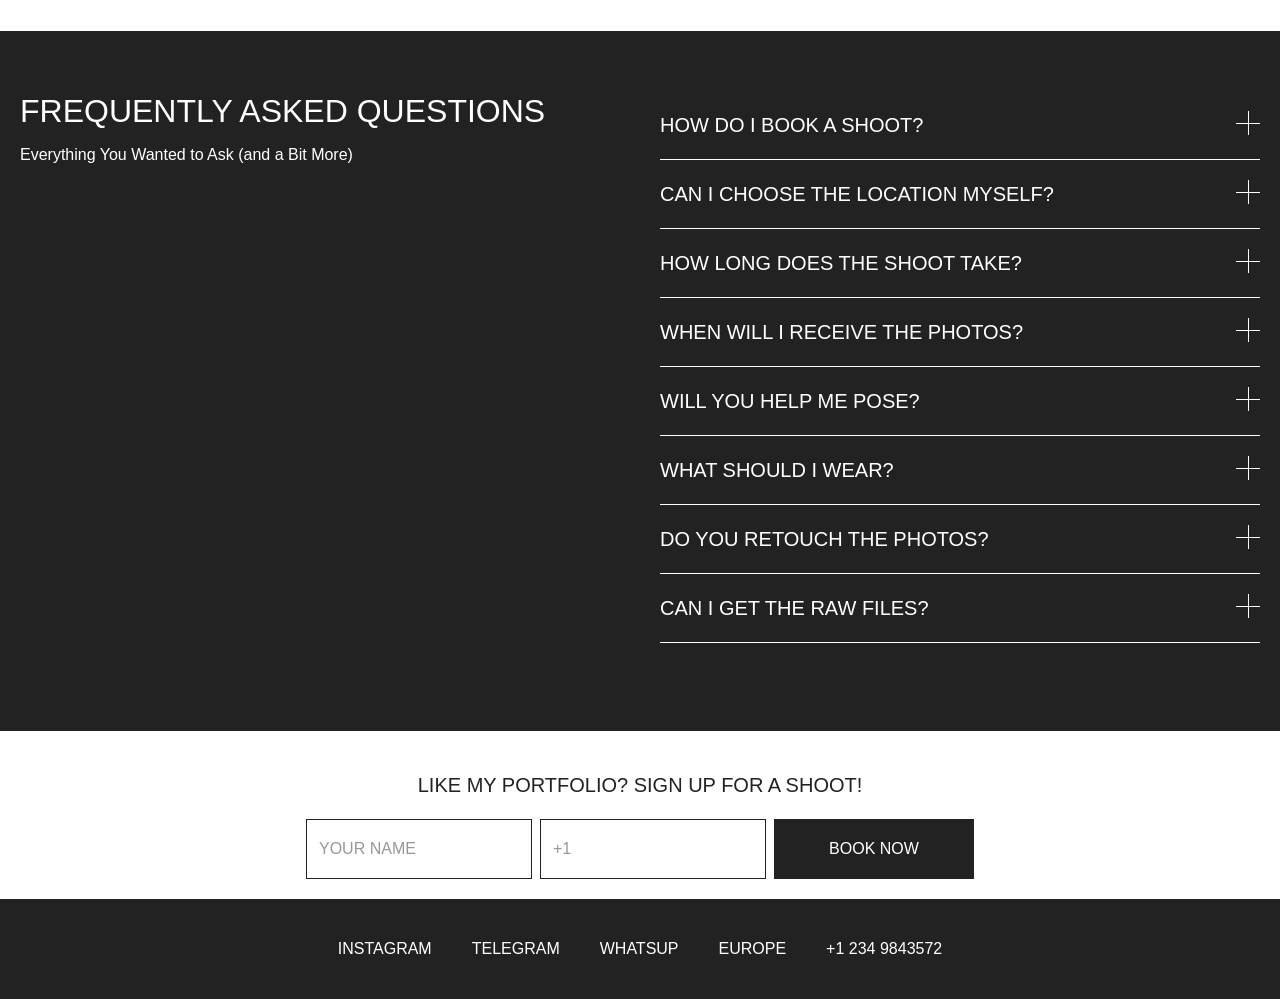
==== commit d8558d16: "feat: add base scripts for accordion, burger menu and slider" ====
--- a/portfolio/index.html
+++ b/portfolio/index.html
@@ -12,7 +12,7 @@
 <body>
 <header>
     <div class="logo">
-        <a href="index.html">
+        <a href="#">
             <svg class="icon">
                 <use href="assets/icons/sprite.svg#icon-home"></use>
             </svg>
@@ -26,7 +26,7 @@
             <li class="menu__item heading component"><a href="#contact">CONTACT</a></li>
         </ul>
         <div class="hamburger">
-            <div class="hamburger__icon">
+            <div id="hamburger" class="hamburger__icon">
                 <svg class="icon">
                     <use href="assets/icons/sprite.svg#icon-burger"></use>
                 </svg>
@@ -140,8 +140,8 @@
             <h2 class="heading">MY PORTFOLIO</h2>
             <p class="">Every shoot is a story. Here you’ll find portraits, love stories, family sessions, and more.</p>
         </div>
-        <div class="slider-wrapper">
-            <div class="slider">
+        <div class="slider">
+            <div class="slider-wrapper">
                 <div class="slider__item"><img src="assets/img/portfolio_beautiful_sunshine.png" alt="Portfolio photo"/></div>
                 <div class="slider__item"><img src="assets/img/portfolio_beautiful_couple_lovers.png" alt="Portfolio photo"/></div>
                 <div class="slider__item"><img src="assets/img/portfolio_shooting_nature_mountains.png" alt="Portfolio photo"/></div>
@@ -355,8 +355,8 @@
             <label for="name" class="component placeholder">
                 <input id="name" type="text" class="heading component" placeholder="YOUR NAME">
             </label>
-            <label for="email" class="component placeholder">
-                <input id="email" type="email" class="" placeholder="+1">
+            <label for="number" class="component placeholder">
+                <input id="number" type="tel" pattern="[0-9]{3}-[0-9]{3}-[0-9]{4}" placeholder="+1">
             </label>
             <div class="button">
                 <p>BOOK NOW</p>
@@ -381,8 +381,8 @@
             <label for="f_name" class="component placeholder">
                 <input id="f_name" type="text" class="heading component" placeholder="YOUR NAME">
             </label>
-            <label for="f_email" class="component placeholder">
-                <input id="f_email" type="email" class="" placeholder="+1">
+            <label for="f_number" class="component placeholder">
+                <input id="f_number" type="tel" pattern="[0-9]{3}-[0-9]{3}-[0-9]{4}" placeholder="+1">
             </label>
             <div class="button">
                 <p>BOOK NOW</p>
@@ -390,6 +390,6 @@
         </form>
     </div>
 </div>
-<script src="assets/js/script.js"></script>
+<script type="module" src="assets/js/script.js"></script>
 </body>
 </html>
--- a/portfolio/assets/css/style.css
+++ b/portfolio/assets/css/style.css
@@ -209,10 +209,28 @@
 header {
     display: flex;
     flex-wrap: nowrap;
-
+    position: fixed;
+    z-index: 100;
     width: 100%;
     height: 60px;
-}
+    background: var(--primary-color);
+}
+
+@supports (animation-timeline:scroll()) {
+
+    header:not(.hamburger__menu.active) {
+        animation: hideHeader linear both;
+        animation-timeline: scroll(root);
+        animation-range: 0 60px;
+    }
+
+    @keyframes hideHeader {
+        to {
+            transform: translateY(-100%); /* Moves the header up by its full height */
+        }
+    }
+}
+
 
 .navigation {
     display: flex;
@@ -231,7 +249,7 @@
 .hamburger .icon {
     width: 60px;
     height: 60px;
-    fill: white;
+    /*fill: white;*/
 }
 
 .menu__item {
@@ -270,12 +288,13 @@
 
 .logo {
     padding: 20px;
+    fill: var(--secondary-color);
 }
 
 .icon {
     width: 20px;
     height: 20px;
-    fill: var(--secondary-color);
+    /*fill: var(--secondary-color);*/
     vertical-align: middle;
     /*transition: fill 0.2s;*/
 }
@@ -284,7 +303,7 @@
     width: 24px;
     height: 24px;
     vertical-align: middle;
-    fill: var(--primary-text-color);
+    /*fill: var(--primary-text-color);*/
 }
 
 .icon__big {
@@ -296,7 +315,8 @@
     display: flex;
     gap: 20px;
     width: 100%;
-    height: calc(100vh - 60px)
+    min-height: calc(100vh);
+    padding-top: 60px;
 }
 
 .hero__content {
@@ -333,12 +353,21 @@
     display: flex;
 }
 
+.scroll_down:hover p {
+    color: var(--secondary-color);
+}
+
+.scroll_down:hover > .scroll_down_img > svg {
+    fill: var(--secondary-color) !important;
+}
+
 .scroll_down {
     /*position: fixed;*/
     display: flex;
     justify-self: end;
     gap: 8px;
     cursor: pointer;
+
 }
 
 .plus::before {
@@ -402,7 +431,7 @@
 }
 
 .portfolio {
-    height: 100dvh;
+    min-height: 100dvh;
 }
 
 .portfolio-container {
@@ -422,21 +451,38 @@
     padding: 0 20px;
 }
 
-.slider-wrapper {
-    flex: 1;
+.slider {
     position: relative;
     width: 100%;
-    height: fit-content;
-    overflow-y: hidden;
-}
-
-.slider {
+    height: 100%;
+    overflow-x: clip;
+}
+
+.slider-wrapper {
     display: flex;
     height: max-content;
     gap: 20px;
     flex-wrap: nowrap;
     justify-content: center;
     align-items: center;
+    transition: transform 0.1s ease-out; /* для drag плавности */
+}
+
+.slider__item {
+    flex: 0 0 auto;
+    height: 100%;
+    user-select: none;
+}
+
+.slider__item img {
+    display: block;
+    width: 100%;
+    max-width: 100%;
+    object-fit: cover;
+    height: auto;
+    object-position: center;
+    user-select: none;
+    pointer-events: none;
 }
 
 .overlay {
@@ -475,11 +521,6 @@
 }
 
 
-.slider__item {
-    flex: 0 0 auto;
-    height: 100%;
-}
-
 .close {
     position: absolute;
     height: 60px;
@@ -500,14 +541,6 @@
     background-color: var(--secondary-color);
 }
 
-.slider__item img {
-    display: block;
-    max-width: 100%;
-    object-fit: cover;
-    height: auto;
-    width: 100%;
-    object-position: center;
-}
 
 .close__content {
     position: relative;
@@ -619,6 +652,7 @@
     display: flex;
     align-items: center;
     justify-content: center;
+    cursor: pointer;
 }
 
 .pricing-card__button:hover,
@@ -638,7 +672,6 @@
 
 .faq__item {
     flex: 1;
-
 }
 
 .faq-title {
@@ -656,6 +689,7 @@
 
 .accordion__title {
     text-transform: uppercase;
+    cursor: pointer;
 }
 
 .accordion__title:hover {
@@ -721,7 +755,7 @@
     display: none;
 }
 
-.accordion.active > .accordion__body {
+.accordion[aria-expanded="true"] > .accordion__body {
     display: block;
 }
 
@@ -783,6 +817,7 @@
     max-width: 380px;
     padding: 12px;
     border: var(--primary-color) 1px solid;
+    outline: none;
 }
 
 input:hover {
@@ -816,15 +851,16 @@
         cursor: pointer;
     }
 
-    .hamburger:hover .hamburger__menu,
-    .hamburger:focus-within .hamburger__menu,
-    .navigation:focus-within .hamburger__menu,
-    .hamburger__menu:focus {
+    .hamburger__icon {
+        fill: var(--primary-color-light);
+    }
+
+    .hamburger__menu.active {
         display: inline-block;
     }
 
     .hamburger__menu {
-        position: absolute;
+        position: fixed;
         display: none;
         top: 60px;
         left: 0;
@@ -881,6 +917,13 @@
         display: none;
     }
 
+    .portfolio{
+        min-height: fit-content;
+    }
+
+    .portfolio-container__header{
+        width: 50%;
+    }
     .pricing-container {
         flex-wrap: wrap;
     }
@@ -914,6 +957,10 @@
     h1.heading {
         font-size: 54px;
         line-height: 60px;
+    }
+
+    .portfolio-container__header{
+        width: 100%;
     }
 
     .pricing-container__item {
@@ -999,16 +1046,6 @@
     clear: both;
 }
 
-/* ==========================================================================
-   EXAMPLE Media Queries for Responsive Design.
-   These examples override the primary ('mobile first') styles.
-   Modify as content requires.
-   ========================================================================== */
-
-@media only screen and (min-width: 35em) {
-    /* Style adjustments for viewports that meet the condition */
-}
-
 @media print,
 (-webkit-min-device-pixel-ratio: 1.25),
 (min-resolution: 1.25dppx),
@@ -1022,63 +1059,63 @@
    https://www.phpied.com/delay-loading-your-print-css/
    ========================================================================== */
 
-/*@media print {*/
-/*    *,*/
-/*    *::before,*/
-/*    *::after {*/
-/*        background: #fff !important;*/
-/*        color: #000 !important;*/
-/*        !* Black prints faster *!*/
-/*        box-shadow: none !important;*/
-/*        text-shadow: none !important;*/
-/*    }*/
-
-/*    a,*/
-/*    a:visited {*/
-/*        text-decoration: underline;*/
-/*    }*/
-
-/*    a[href]::after {*/
-/*        content: " (" attr(href) ")";*/
-/*    }*/
-
-/*    abbr[title]::after {*/
-/*        content: " (" attr(title) ")";*/
-/*    }*/
-
-/*    !**/
-/*     * Don't show links that are fragment identifiers,*/
-/*     * or use the `javascript:` pseudo protocol*/
-/*     *!*/
-/*    a[href^="#"]::after,*/
-/*    a[href^="javascript:"]::after {*/
-/*        content: "";*/
-/*    }*/
-
-/*    pre {*/
-/*        white-space: pre-wrap !important;*/
-/*    }*/
-
-/*    pre,*/
-/*    blockquote {*/
-/*        border: 1px solid #999;*/
-/*        page-break-inside: avoid;*/
-/*    }*/
-
-/*    tr,*/
-/*    img {*/
-/*        page-break-inside: avoid;*/
-/*    }*/
-
-/*    p,*/
-/*    h2,*/
-/*    h3 {*/
-/*        orphans: 3;*/
-/*        widows: 3;*/
-/*    }*/
-
-/*    h2,*/
-/*    h3 {*/
-/*        page-break-after: avoid;*/
-/*    }*/
-/*}*/+@media print {
+    *,
+    *::before,
+    *::after {
+        background: #fff !important;
+        color: #000 !important;
+        /* Black prints faster */
+        box-shadow: none !important;
+        text-shadow: none !important;
+    }
+
+    a,
+    a:visited {
+        text-decoration: underline;
+    }
+
+    a[href]::after {
+        content: " (" attr(href) ")";
+    }
+
+    abbr[title]::after {
+        content: " (" attr(title) ")";
+    }
+
+    /*
+     * Don't show links that are fragment identifiers,
+     * or use the `javascript:` pseudo protocol
+     */
+    a[href^="#"]::after,
+    a[href^="javascript:"]::after {
+        content: "";
+    }
+
+    pre {
+        white-space: pre-wrap !important;
+    }
+
+    pre,
+    blockquote {
+        border: 1px solid #999;
+        page-break-inside: avoid;
+    }
+
+    tr,
+    img {
+        page-break-inside: avoid;
+    }
+
+    p,
+    h2,
+    h3 {
+        orphans: 3;
+        widows: 3;
+    }
+
+    h2,
+    h3 {
+        page-break-after: avoid;
+    }
+}
